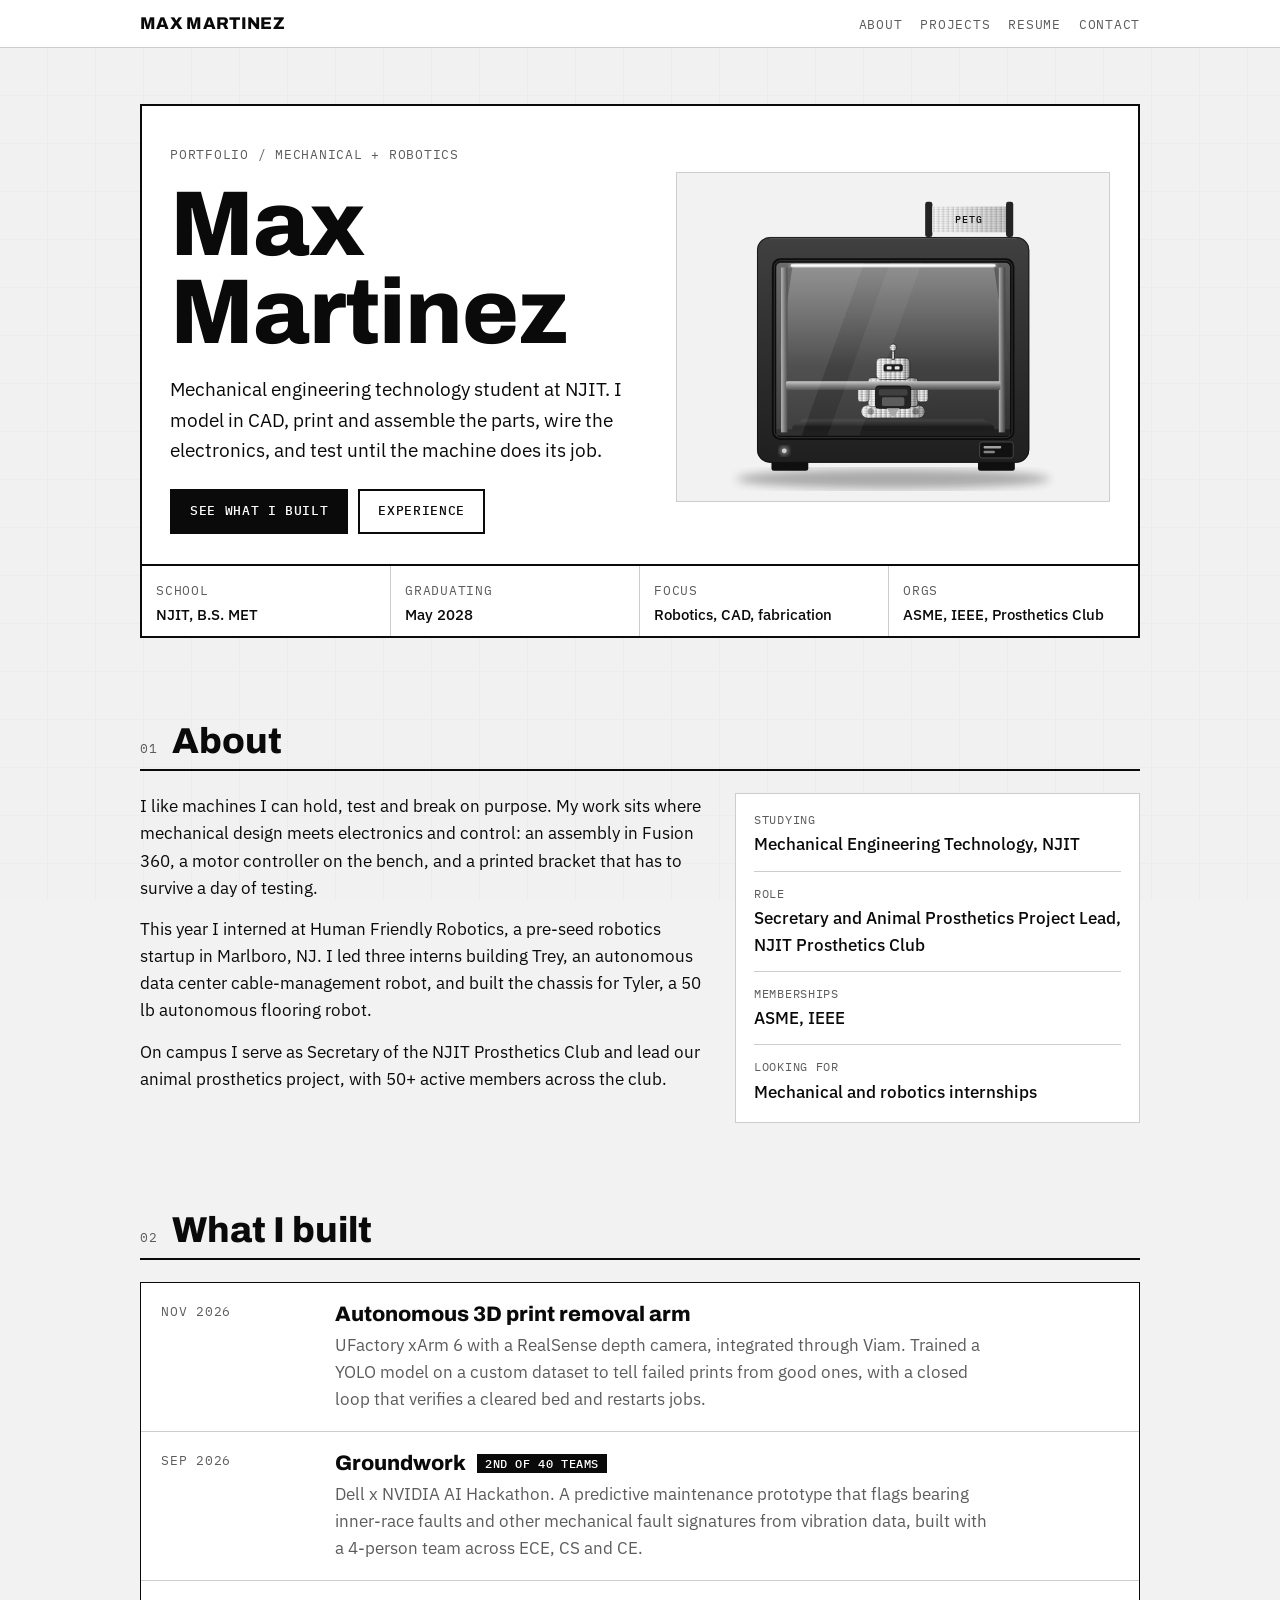
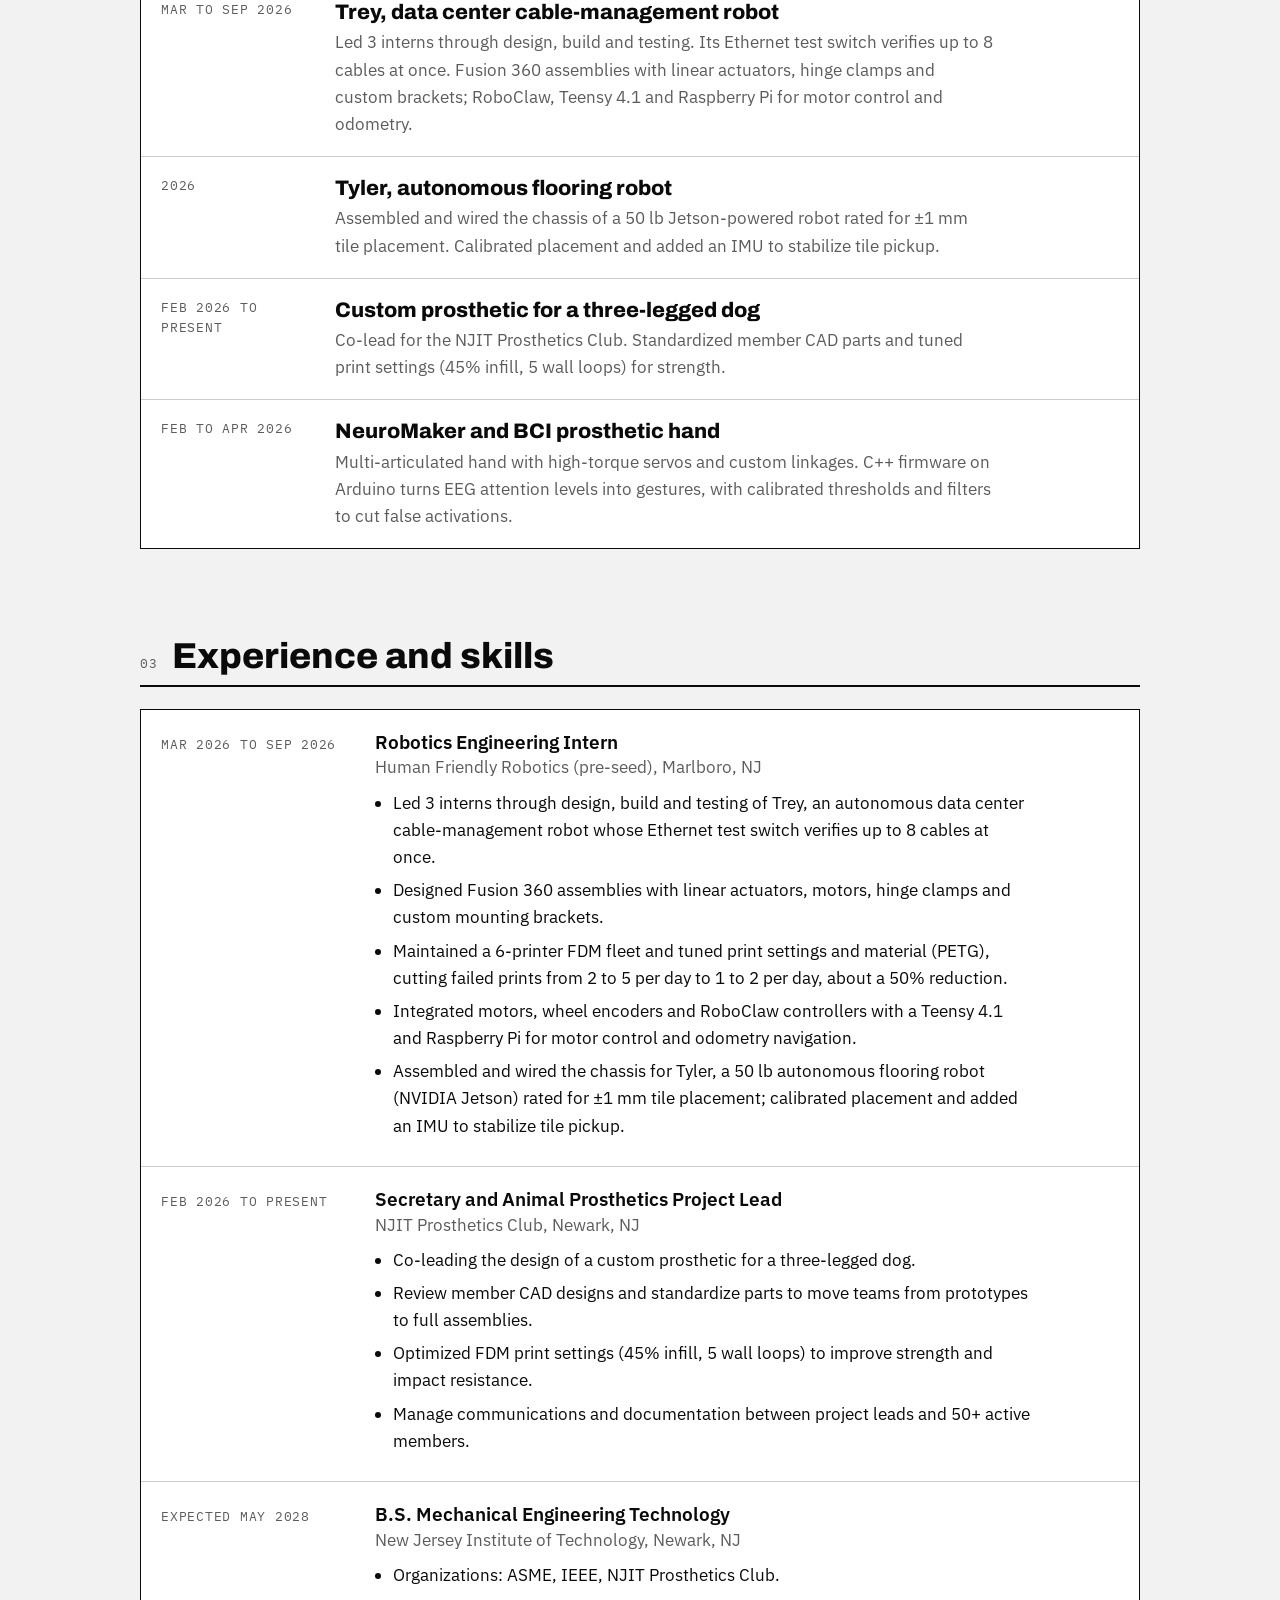
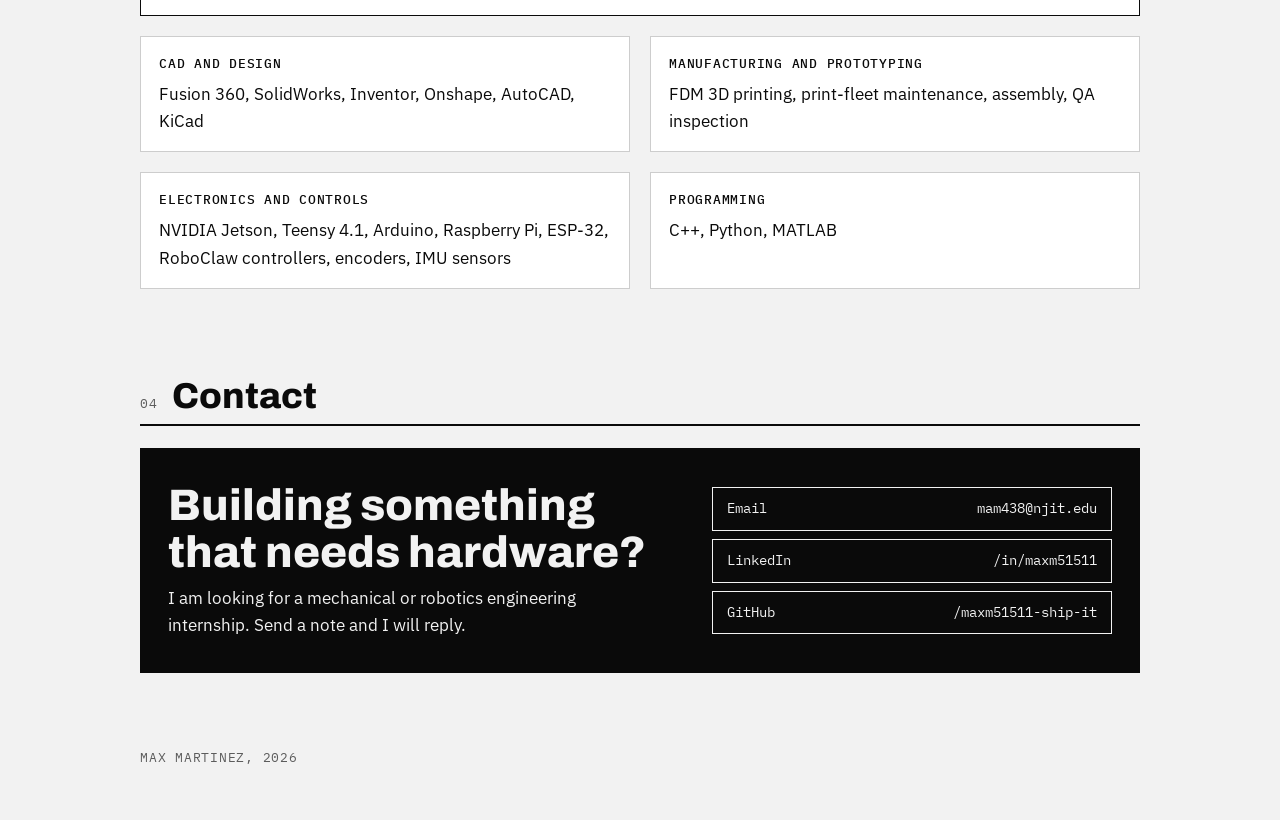
==== index.html @ 207aacc0 "Add files via upload" ====
<!DOCTYPE html>
<html lang="en">
<head>
<meta charset="utf-8">
<meta name="viewport" content="width=device-width, initial-scale=1">
<title>Max Martinez Portfolio</title>
<link rel="preconnect" href="https://fonts.googleapis.com">
<link rel="preconnect" href="https://fonts.gstatic.com" crossorigin>
<link href="https://fonts.googleapis.com/css2?family=Archivo:wdth,wght@100,800;112,700&family=IBM+Plex+Mono:wght@400;500&family=IBM+Plex+Sans:wght@400;500;600&display=swap" rel="stylesheet">
<style>
/* Layout idea: an engineering drawing sheet. Title block header, projects as numbered drawings, resume as a revision table. */
:root {
  --paper: #f2f2f2;
  --panel: #ffffff;
  --ink: #0a0a0a;
  --muted: #5c5c5c;
  --line: #cdcdcd;
  --accent: #0a0a0a;
  --accent-ink: #ffffff;
  --display: "Archivo", "Helvetica Neue", Arial, sans-serif;
  --body: "IBM Plex Sans", system-ui, sans-serif;
  --mono: "IBM Plex Mono", ui-monospace, Menlo, monospace;
  color-scheme: light;
}
@media (prefers-color-scheme: dark) {
  :root:not([data-theme="light"]) {
    --paper: #0a0a0a; --panel: #141414; --ink: #f2f2f2; --muted: #9c9c9c; --line: #2e2e2e; --accent: #f2f2f2; --accent-ink: #0a0a0a;
    color-scheme: dark;
  }
}
:root[data-theme="dark"] {
  --paper: #0a0a0a; --panel: #141414; --ink: #f2f2f2; --muted: #9c9c9c; --line: #2e2e2e; --accent: #f2f2f2; --accent-ink: #0a0a0a;
  color-scheme: dark;
}
* { box-sizing: border-box; }
html { scroll-behavior: smooth; }
body {
  margin: 0; background: var(--paper); color: var(--ink);
  font-family: var(--body); font-size: 17px; line-height: 1.6;
  background-image: linear-gradient(var(--line) 1px, transparent 1px), linear-gradient(90deg, var(--line) 1px, transparent 1px);
  background-size: 48px 48px; background-position: -1px -1px;
  background-attachment: fixed;
}
body::before { content: ""; position: fixed; inset: 0; background: var(--paper); opacity: .86; pointer-events: none; z-index: -1; }
a { color: inherit; }
a:focus-visible, button:focus-visible { outline: 3px solid var(--accent); outline-offset: 3px; }
.wrap { max-width: 1040px; margin: 0 auto; padding: 0 20px; }
.mono { font-family: var(--mono); font-size: 12.5px; letter-spacing: .06em; text-transform: uppercase; color: var(--muted); }

/* nav */
nav { position: sticky; top: 0; z-index: 5; background: var(--panel); border-bottom: 1px solid var(--line); }
nav .wrap { display: flex; gap: 8px 22px; align-items: center; justify-content: space-between; flex-wrap: wrap; padding-top: 10px; padding-bottom: 10px; }
nav strong { font-family: var(--display); font-weight: 800; font-size: 17px; letter-spacing: .02em; }
nav ul { display: flex; gap: 6px 18px; list-style: none; margin: 0; padding: 0; flex-wrap: wrap; }
nav ul a { text-decoration: none; font-family: var(--mono); font-size: 12.5px; letter-spacing: .06em; text-transform: uppercase; color: var(--muted); padding: 4px 0; border-bottom: 2px solid transparent; }
nav ul a:hover { color: var(--ink); border-color: var(--accent); }

/* hero */
.hero { padding: 56px 0 40px; }
.sheet { background: var(--panel); border: 2px solid var(--ink); }
.hero-main { padding: 34px 28px 30px; }
h1 { font-family: var(--display); font-stretch: 100%; font-weight: 800; font-size: clamp(44px, 9vw, 92px); line-height: .95; margin: 14px 0 18px; letter-spacing: -.01em; text-wrap: balance; }
h1 span { background: var(--accent); color: var(--accent-ink); padding: 0 .1em; }
.lede { max-width: 60ch; font-size: 19px; margin: 0 0 24px; }
.cta { display: flex; flex-wrap: wrap; gap: 10px; }
.btn { display: inline-block; padding: 10px 18px; border: 2px solid var(--ink); text-decoration: none; font-family: var(--mono); font-size: 13px; letter-spacing: .05em; text-transform: uppercase; font-weight: 500; }
.btn.primary { background: var(--accent); border-color: var(--accent); color: var(--accent-ink); }
.btn:hover { transform: translate(-2px, -2px); box-shadow: 3px 3px 0 var(--ink); }
.titleblock { display: grid; grid-template-columns: repeat(4, 1fr); border-top: 2px solid var(--ink); }
.titleblock div { padding: 10px 14px; border-right: 1px solid var(--line); }
.titleblock div:last-child { border-right: 0; }
.titleblock b { display: block; font-weight: 500; font-size: 15px; line-height: 1.35; margin-top: 2px; }

section { padding: 44px 0; }
.sec-head { display: flex; align-items: baseline; gap: 14px; margin-bottom: 22px; border-bottom: 2px solid var(--ink); padding-bottom: 8px; }
.sec-head h2 { font-family: var(--display); font-weight: 800; font-size: clamp(26px, 4vw, 36px); margin: 0; line-height: 1.1; text-wrap: balance; }

/* about */
.about { display: grid; grid-template-columns: 1.4fr 1fr; gap: 28px; }
.about p { margin: 0 0 14px; max-width: 62ch; }
.facts { background: var(--panel); border: 1px solid var(--line); padding: 4px 18px; align-self: start; }
.facts dl { margin: 0; }
.facts div { padding: 12px 0; border-bottom: 1px solid var(--line); }
.facts div:last-child { border-bottom: 0; }
.facts dt { font-family: var(--mono); font-size: 12px; letter-spacing: .06em; text-transform: uppercase; color: var(--muted); }
.facts dd { margin: 2px 0 0; font-weight: 500; }

/* projects */
.grid { display: grid; grid-template-columns: repeat(2, 1fr); gap: 20px; }
.card { background: var(--panel); border: 1px solid var(--ink); display: flex; flex-direction: column; }
.card.wide { grid-column: 1 / -1; }
.card header { display: flex; justify-content: space-between; gap: 12px; padding: 8px 16px; border-bottom: 1px solid var(--ink); background: var(--ink); color: var(--paper); }
.card header .mono { color: inherit; opacity: .85; }
.card .body { padding: 18px 18px 20px; display: flex; flex-direction: column; gap: 10px; flex: 1; }
.card h3 { font-family: var(--display); font-weight: 800; font-size: 25px; line-height: 1.15; margin: 0; }
.card p { margin: 0; }
.tags { display: flex; flex-wrap: wrap; gap: 6px; margin-top: auto; padding-top: 6px; }
.tags span { font-family: var(--mono); font-size: 12px; border: 1px solid var(--line); padding: 2px 8px; color: var(--muted); }
.badge { display: inline-block; align-self: flex-start; font-family: var(--mono); font-size: 12px; letter-spacing: .05em; text-transform: uppercase; background: var(--accent); color: var(--accent-ink); padding: 2px 8px; font-weight: 500; }

/* resume table */
.rows { border: 1px solid var(--ink); background: var(--panel); }
.row { display: grid; grid-template-columns: 190px 1fr; gap: 8px 24px; padding: 20px 20px; border-bottom: 1px solid var(--line); }
.row:last-child { border-bottom: 0; }
.row h3 { margin: 0; font-size: 19px; font-weight: 600; line-height: 1.3; }
.row .org { color: var(--muted); margin: 0 0 8px; }
.row ul { margin: 0; padding-left: 18px; }
.row li { margin-bottom: 6px; max-width: 64ch; }
.skills { display: grid; grid-template-columns: repeat(2, 1fr); gap: 20px; }
.skills div { background: var(--panel); border: 1px solid var(--line); padding: 16px 18px; }
.skills h3 { font-family: var(--mono); font-size: 12.5px; letter-spacing: .06em; text-transform: uppercase; color: var(--accent); margin: 0 0 8px; font-weight: 500; }
.skills p { margin: 0; }

/* contact */
.contact { background: var(--ink); color: var(--paper); padding: 34px 28px; display: grid; grid-template-columns: 1.3fr 1fr; gap: 24px; align-items: center; }
.contact h2 { font-family: var(--display); font-weight: 800; font-size: clamp(28px, 5vw, 44px); line-height: 1.05; margin: 0 0 10px; text-wrap: balance; }
.contact p { margin: 0; max-width: 46ch; }
.contact ul { list-style: none; margin: 0; padding: 0; display: grid; gap: 8px; }
.contact a { display: flex; justify-content: space-between; padding: 10px 14px; border: 1px solid var(--paper); text-decoration: none; font-family: var(--mono); font-size: 13.5px; }
.contact a:hover { background: var(--paper); border-color: var(--paper); color: var(--ink); }
footer { padding: 26px 0 50px; }

@media (max-width: 760px) {
  .about, .contact, .grid, .skills { grid-template-columns: 1fr; }
  .titleblock { grid-template-columns: 1fr 1fr; }
  .titleblock div:nth-child(2) { border-right: 0; }
  .titleblock div:nth-child(-n+2) { border-bottom: 1px solid var(--line); }
  .row { grid-template-columns: 1fr; gap: 4px; }
  .hero { padding-top: 32px; }
}
@media (prefers-reduced-motion: reduce) { html { scroll-behavior: auto; } .btn:hover { transform: none; } }

/* hero graphic */
.hero-main { display: grid; grid-template-columns: 1.1fr 1fr; gap: 28px; align-items: center; }
.plate { margin: 0; border: 1px solid var(--line); background: var(--paper); padding: 8px; }
.plate .spooltxt { font-family: var(--mono); font-size: 12px; font-weight: 500; fill: #111; letter-spacing: .12em; }
.plate svg { display: block; width: 100%; height: auto; filter: grayscale(1); }
.plate .ln, .plate .lead, .plate .dim, .plate .cl, .plate .hub, .plate .track, .plate .tread { fill: none; stroke: var(--ink); stroke-width: 1.6; stroke-linecap: round; stroke-linejoin: round; }
.plate .fill { fill: var(--panel); }
.plate .thick { stroke-width: 4; }
.plate .hub { fill: var(--accent); stroke: var(--ink); }
.plate .cl { stroke: var(--muted); stroke-width: 1; stroke-dasharray: 14 4 2 4; }
.plate .lead { stroke: var(--accent); stroke-width: 1.2; }
.plate .dim { stroke: var(--muted); stroke-width: 1; }
.plate .track { stroke-width: 1; stroke: var(--muted); }
.plate .tread { stroke-width: 9; stroke-dasharray: 10 6; stroke: var(--ink); animation: tread 2.4s linear infinite; }
.plate .spin { animation: spin 6s linear infinite; transform-origin: 0 0; }
.plate text { font-family: var(--mono); font-size: 11px; fill: var(--ink); letter-spacing: .06em; }
@keyframes tread { to { stroke-dashoffset: -16; } }
@keyframes spin { to { transform: rotate(360deg); } }
@media (prefers-reduced-motion: reduce) { .plate .tread, .plate .spin { animation: none; } }


.plate .arrowhead { fill: var(--muted); }
.plate .layer-bg { fill: var(--accent); }
.plate .layer-line { stroke: var(--ink); stroke-width: 1; opacity: .4; }
.plate .part { fill: url(#lay); stroke: var(--ink); stroke-width: 1.6; transform-box: fill-box; transform-origin: 50% 100%; animation: grow 10s linear infinite; }
.plate .fil { fill: none; stroke: var(--accent); stroke-width: 2.5; stroke-linecap: round; stroke-linejoin: round; }
.plate .rise { animation: rise 10s linear infinite; }
.plate .wipe { transform-box: fill-box; transform-origin: 50% 100%; animation: grow 10s linear infinite; }
.plate .sweep { animation: sweep 1.1s ease-in-out infinite alternate; }
@keyframes rise { 0% { transform: translateY(0); } 90%, 100% { transform: translateY(-90px); } }
@keyframes grow { 0% { transform: scaleY(.02); } 90%, 100% { transform: scaleY(1); } }
@keyframes sweep { from { transform: translateX(-36px); } to { transform: translateX(36px); } }
@media (prefers-reduced-motion: reduce) { .plate .part, .plate .wipe, .plate .sweep { animation: none; } .plate .rise { animation: none; transform: translateY(-90px); } }

/* project list */
.plist { list-style: none; margin: 0; padding: 0; border: 1px solid var(--ink); background: var(--panel); }
.plist li { display: grid; grid-template-columns: 150px 1fr; gap: 6px 24px; padding: 18px 20px; border-bottom: 1px solid var(--line); }
.plist li:last-child { border-bottom: 0; }
.plist h3 { font-family: var(--display); font-weight: 800; font-size: 21px; line-height: 1.25; margin: 0 0 4px; }
.plist p { margin: 0; max-width: 66ch; color: var(--muted); }
.plist .badge { font-style: normal; margin-left: 8px; vertical-align: 2px; }
@media (max-width: 760px) { .hero-main { grid-template-columns: 1fr; } .plist li { grid-template-columns: 1fr; } }
</style>
</head>
<body>
<nav>
  <div class="wrap">
    <strong>MAX MARTINEZ</strong>
    <ul>
      <li><a href="#about">About</a></li>
      <li><a href="#projects">Projects</a></li>
      <li><a href="#resume">Resume</a></li>
      <li><a href="#contact">Contact</a></li>
    </ul>
  </div>
</nav>

<main class="wrap">
  <div class="hero">
    <div class="sheet">
      <div class="hero-main">
        <div class="hero-text">
          <span class="mono">Portfolio / Mechanical + Robotics</span>
          <h1>Max Martinez</h1>
          <p class="lede">Mechanical engineering technology student at NJIT. I model in CAD, print and assemble the parts, wire the electronics, and test until the machine does its job.</p>
          <div class="cta">
            <a class="btn primary" href="#projects">See what I built</a>
            <a class="btn" href="#resume">Experience</a>
          </div>
        </div>
        <figure class="plate" aria-label="Illustration of an enclosed FDM 3D printer printing an orange vase layer by layer">
          <svg viewBox="0 0 520 390" role="img" aria-hidden="true">
            <defs>
              <linearGradient id="bodyG" x1="0" y1="0" x2="0" y2="1"><stop offset="0" stop-color="#3a414b"/><stop offset=".5" stop-color="#2a2f37"/><stop offset="1" stop-color="#1b1f25"/></linearGradient>
              <linearGradient id="wallG" x1="0" y1="0" x2="0" y2="1"><stop offset="0" stop-color="#59606c"/><stop offset="1" stop-color="#2b3038"/></linearGradient>
              <linearGradient id="railG" x1="0" y1="0" x2="1" y2="0"><stop offset="0" stop-color="#aab2bd"/><stop offset=".5" stop-color="#6e7681"/><stop offset="1" stop-color="#3b414a"/></linearGradient>
              <linearGradient id="railH" x1="0" y1="0" x2="0" y2="1"><stop offset="0" stop-color="#c5ccd5"/><stop offset=".5" stop-color="#7c8591"/><stop offset="1" stop-color="#454c56"/></linearGradient>
              <linearGradient id="plateG" x1="0" y1="0" x2="0" y2="1"><stop offset="0" stop-color="#4d4d4d"/><stop offset="1" stop-color="#232323"/></linearGradient>
              <linearGradient id="partG" x1="0" y1="0" x2="1" y2="0"><stop offset="0" stop-color="#ffffff"/><stop offset=".4" stop-color="#e4e4e4"/><stop offset="1" stop-color="#a8a8a8"/></linearGradient>
              <linearGradient id="shade" x1="0" y1="0" x2="1" y2="0"><stop offset="0" stop-color="#fff" stop-opacity=".35"/><stop offset=".3" stop-color="#fff" stop-opacity="0"/><stop offset=".75" stop-color="#000" stop-opacity="0"/><stop offset="1" stop-color="#000" stop-opacity=".35"/></linearGradient>
              <linearGradient id="cone" x1="0" y1="0" x2="0" y2="1"><stop offset="0" stop-color="#fff6dc" stop-opacity=".28"/><stop offset="1" stop-color="#fff6dc" stop-opacity="0"/></linearGradient>
              <pattern id="lay" width="6" height="3" patternUnits="userSpaceOnUse"><rect width="6" height="3" fill="url(#partG)"/><rect y="2.2" width="6" height=".8" fill="#000" opacity=".22"/></pattern>
              <g id="bot">
                <rect x="220" y="280" width="80" height="16" rx="8"/>
                <rect x="229" y="246" width="62" height="36" rx="4"/>
                <rect x="239" y="221" width="42" height="27" rx="6"/>
                <rect x="216" y="252" width="14" height="24" rx="4"/>
                <rect x="290" y="252" width="14" height="24" rx="4"/>
                <rect x="258.5" y="208" width="3" height="15"/>
                <circle cx="260" cy="208" r="4.5"/>
              </g>
              <clipPath id="reveal"><rect class="wipe" x="200" y="200" width="120" height="96"/></clipPath>
              <filter id="blur6"><feGaussianBlur stdDeviation="6"/></filter>
              <filter id="blur2"><feGaussianBlur stdDeviation="2.5"/></filter>
            </defs>

            <ellipse cx="260" cy="372" rx="196" ry="12" fill="#000" opacity=".3" filter="url(#blur6)"/>
            <rect x="108" y="350" width="46" height="12" rx="3" fill="#0d0f12"/>
            <rect x="366" y="350" width="46" height="12" rx="3" fill="#0d0f12"/>

            <!-- filament spool, seen edge-on -->
            <rect x="300" y="26" width="9" height="44" rx="3" fill="#20242a"/>
            <rect x="309" y="32" width="92" height="32" fill="url(#partG)"/>
            <rect x="309" y="32" width="92" height="32" fill="url(#lay)" opacity=".5"/>
            <rect x="401" y="26" width="9" height="44" rx="3" fill="#20242a"/>
            <text x="355" y="53" text-anchor="middle" class="spooltxt">PETG</text>

            <!-- body -->
            <rect x="90" y="70" width="340" height="282" rx="16" fill="url(#bodyG)"/>
            <path d="M106 71 H414" stroke="#6b7480" stroke-width="1.5" opacity=".7"/>
            <rect x="90.5" y="70.5" width="339" height="281" rx="16" fill="none" stroke="#0c0e11" stroke-width="1"/>

            <!-- chamber -->
            <rect x="110" y="98" width="300" height="224" rx="9" fill="#0b0d10"/>
            <rect x="114" y="102" width="292" height="216" rx="6" fill="url(#wallG)"/>
            <polygon points="134,108 386,108 404,230 116,230" fill="url(#cone)"/>
            <rect x="132" y="104" width="256" height="4" rx="2" fill="#fff6dc" filter="url(#blur2)"/>
            <rect x="132" y="104" width="256" height="3" rx="1.5" fill="#fffaf0"/>
            <!-- floor and uprights -->
            <rect x="114" y="310" width="292" height="8" fill="#1b1f25"/>
            <rect x="120" y="108" width="8" height="206" fill="url(#railG)"/>
            <rect x="392" y="108" width="8" height="206" fill="url(#railG)"/>
            <!-- build plate -->
            <rect x="222" y="304" width="76" height="8" fill="#14171b"/>
            <polygon points="150,296 370,296 386,306 134,306" fill="url(#plateG)"/>
            <rect x="134" y="306" width="252" height="6" rx="2" fill="#1a1d22"/>
            <polygon points="150,296 370,296 372,298 148,298" fill="#000" opacity=".25"/>

            <!-- part: a small tracked robot -->
            <g clip-path="url(#reveal)">
              <use href="#bot" fill="url(#lay)" stroke="#2a2a2a" stroke-width="1"/>
              <use href="#bot" fill="url(#shade)"/>
              <rect x="248" y="229" width="24" height="9" rx="2" fill="#1c1c1c"/>
              <rect x="252" y="231.5" width="6" height="4" rx="1" fill="#e8e8e8"/>
              <rect x="262" y="231.5" width="6" height="4" rx="1" fill="#e8e8e8"/>
              <rect x="238" y="256" width="44" height="3" fill="#1c1c1c" opacity=".35"/>
              <rect x="244" y="264" width="32" height="10" rx="2" fill="#1c1c1c" opacity=".25"/>
              <circle cx="232" cy="288" r="4" fill="#1c1c1c" opacity=".4"/>
              <circle cx="260" cy="288" r="4" fill="#1c1c1c" opacity=".4"/>
              <circle cx="288" cy="288" r="4" fill="#1c1c1c" opacity=".4"/>
            </g>

            <!-- gantry -->
            <g class="rise">
              <rect x="126" y="250" width="268" height="11" rx="2" fill="url(#railH)"/>
              <g class="sweep">
                <rect x="238" y="256" width="44" height="28" rx="4" fill="#20242a" stroke="#0b0d10"/>
                <rect x="242" y="260" width="36" height="8" rx="2" fill="#3a414b"/>
                <rect x="246" y="270" width="28" height="11" rx="2" fill="#555d69"/>
                <polygon points="252,284 268,284 260,295" fill="#d9a441"/>
              </g>
            </g>

            <!-- glass reflections and frame -->
            <polygon points="114,102 224,102 146,318 114,318" fill="#fff" opacity=".07"/>
            <polygon points="256,102 296,102 218,318 178,318" fill="#fff" opacity=".05"/>
            <rect x="110" y="98" width="300" height="224" rx="9" fill="none" stroke="#0b0d10" stroke-width="3"/>
            <rect x="111.5" y="99.5" width="297" height="221" rx="8" fill="none" stroke="#7b8490" stroke-width=".8" opacity=".5"/>

            <!-- front panel -->
            <circle cx="124" cy="337" r="6" fill="#46e08a" opacity=".55" filter="url(#blur2)"/>
            <circle cx="124" cy="337" r="3" fill="#6bf0a5"/>
            <rect x="368" y="326" width="42" height="20" rx="3" fill="#08121e" stroke="#4a5360"/>
            <rect x="373" y="331" width="22" height="3" rx="1" fill="#4fb3ff"/>
            <rect x="373" y="337" width="14" height="3" rx="1" fill="#7a8696"/>
          </svg>
        </figure>
      </div>
      <div class="titleblock">
        <div><span class="mono">School</span><b>NJIT, B.S. MET</b></div>
        <div><span class="mono">Graduating</span><b>May 2028</b></div>
        <div><span class="mono">Focus</span><b>Robotics, CAD, fabrication</b></div>
        <div><span class="mono">Orgs</span><b>ASME, IEEE, Prosthetics Club</b></div>
      </div>
    </div>
  </div>

  <section id="about">
    <div class="sec-head"><span class="mono">01</span><h2>About</h2></div>
    <div class="about">
      <div>
        <p>I like machines I can hold, test and break on purpose. My work sits where mechanical design meets electronics and control: an assembly in Fusion 360, a motor controller on the bench, and a printed bracket that has to survive a day of testing.</p>
        <p>This year I interned at Human Friendly Robotics, a pre-seed robotics startup in Marlboro, NJ. I led three interns building Trey, an autonomous data center cable-management robot, and built the chassis for Tyler, a 50 lb autonomous flooring robot.</p>
        <p>On campus I serve as Secretary of the NJIT Prosthetics Club and lead our animal prosthetics project, with 50+ active members across the club.</p>
      </div>
      <div class="facts">
        <dl>
          <div><dt>Studying</dt><dd>Mechanical Engineering Technology, NJIT</dd></div>
          <div><dt>Role</dt><dd>Secretary and Animal Prosthetics Project Lead, NJIT Prosthetics Club</dd></div>
          <div><dt>Memberships</dt><dd>ASME, IEEE</dd></div>
          <div><dt>Looking for</dt><dd>Mechanical and robotics internships</dd></div>
        </dl>
      </div>
    </div>
  </section>

  <section id="projects">
    <div class="sec-head"><span class="mono">02</span><h2>What I built</h2></div>
    <ol class="plist">
      <li><span class="mono">Nov 2026</span><div><h3>Autonomous 3D print removal arm</h3><p>UFactory xArm 6 with a RealSense depth camera, integrated through Viam. Trained a YOLO model on a custom dataset to tell failed prints from good ones, with a closed loop that verifies a cleared bed and restarts jobs.</p></div></li>
      <li><span class="mono">Sep 2026</span><div><h3>Groundwork <em class="badge">2nd of 40 teams</em></h3><p>Dell x NVIDIA AI Hackathon. A predictive maintenance prototype that flags bearing inner-race faults and other mechanical fault signatures from vibration data, built with a 4-person team across ECE, CS and CE.</p></div></li>
      <li><span class="mono">Mar to Sep 2026</span><div><h3>Trey, data center cable-management robot</h3><p>Led 3 interns through design, build and testing. Its Ethernet test switch verifies up to 8 cables at once. Fusion 360 assemblies with linear actuators, hinge clamps and custom brackets; RoboClaw, Teensy 4.1 and Raspberry Pi for motor control and odometry.</p></div></li>
      <li><span class="mono">2026</span><div><h3>Tyler, autonomous flooring robot</h3><p>Assembled and wired the chassis of a 50 lb Jetson-powered robot rated for ±1 mm tile placement. Calibrated placement and added an IMU to stabilize tile pickup.</p></div></li>
      <li><span class="mono">Feb 2026 to present</span><div><h3>Custom prosthetic for a three-legged dog</h3><p>Co-lead for the NJIT Prosthetics Club. Standardized member CAD parts and tuned print settings (45% infill, 5 wall loops) for strength.</p></div></li>
      <li><span class="mono">Feb to Apr 2026</span><div><h3>NeuroMaker and BCI prosthetic hand</h3><p>Multi-articulated hand with high-torque servos and custom linkages. C++ firmware on Arduino turns EEG attention levels into gestures, with calibrated thresholds and filters to cut false activations.</p></div></li>
    </ol>
  </section>

  <section id="resume">
    <div class="sec-head"><span class="mono">03</span><h2>Experience and skills</h2></div>
    <div class="rows">
      <div class="row">
        <div><span class="mono">Mar 2026 to Sep 2026</span></div>
        <div>
          <h3>Robotics Engineering Intern</h3>
          <p class="org">Human Friendly Robotics (pre-seed), Marlboro, NJ</p>
          <ul>
            <li>Led 3 interns through design, build and testing of Trey, an autonomous data center cable-management robot whose Ethernet test switch verifies up to 8 cables at once.</li>
            <li>Designed Fusion 360 assemblies with linear actuators, motors, hinge clamps and custom mounting brackets.</li>
            <li>Maintained a 6-printer FDM fleet and tuned print settings and material (PETG), cutting failed prints from 2 to 5 per day to 1 to 2 per day, about a 50% reduction.</li>
            <li>Integrated motors, wheel encoders and RoboClaw controllers with a Teensy 4.1 and Raspberry Pi for motor control and odometry navigation.</li>
            <li>Assembled and wired the chassis for Tyler, a 50 lb autonomous flooring robot (NVIDIA Jetson) rated for ±1 mm tile placement; calibrated placement and added an IMU to stabilize tile pickup.</li>
          </ul>
        </div>
      </div>
      <div class="row">
        <div><span class="mono">Feb 2026 to present</span></div>
        <div>
          <h3>Secretary and Animal Prosthetics Project Lead</h3>
          <p class="org">NJIT Prosthetics Club, Newark, NJ</p>
          <ul>
            <li>Co-leading the design of a custom prosthetic for a three-legged dog.</li>
            <li>Review member CAD designs and standardize parts to move teams from prototypes to full assemblies.</li>
            <li>Optimized FDM print settings (45% infill, 5 wall loops) to improve strength and impact resistance.</li>
            <li>Manage communications and documentation between project leads and 50+ active members.</li>
          </ul>
        </div>
      </div>
      <div class="row">
        <div><span class="mono">Expected May 2028</span></div>
        <div>
          <h3>B.S. Mechanical Engineering Technology</h3>
          <p class="org">New Jersey Institute of Technology, Newark, NJ</p>
          <ul>
            <li>Organizations: ASME, IEEE, NJIT Prosthetics Club.</li>
          </ul>
        </div>
      </div>
    </div>

    <div class="skills" style="margin-top:20px">
      <div><h3>CAD and design</h3><p>Fusion 360, SolidWorks, Inventor, Onshape, AutoCAD, KiCad</p></div>
      <div><h3>Manufacturing and prototyping</h3><p>FDM 3D printing, print-fleet maintenance, assembly, QA inspection</p></div>
      <div><h3>Electronics and controls</h3><p>NVIDIA Jetson, Teensy 4.1, Arduino, Raspberry Pi, ESP-32, RoboClaw controllers, encoders, IMU sensors</p></div>
      <div><h3>Programming</h3><p>C++, Python, MATLAB</p></div>
    </div>
  </section>

  <section id="contact">
    <div class="sec-head"><span class="mono">04</span><h2>Contact</h2></div>
    <div class="contact">
      <div>
        <h2>Building something that needs hardware?</h2>
        <p>I am looking for a mechanical or robotics engineering internship. Send a note and I will reply.</p>
      </div>
      <ul>
        <li><a href="mailto:mam438@njit.edu"><span>Email</span><span>mam438@njit.edu</span></a></li>
        <li><a href="https://www.linkedin.com/in/maxm51511"><span>LinkedIn</span><span>/in/maxm51511</span></a></li>
        <li><a href="https://github.com/maxm51511-ship-it"><span>GitHub</span><span>/maxm51511-ship-it</span></a></li>
      </ul>
    </div>
  </section>
</main>

<footer>
  <div class="wrap"><span class="mono">Max Martinez, 2026</span></div>
</footer>
</body>
</html>
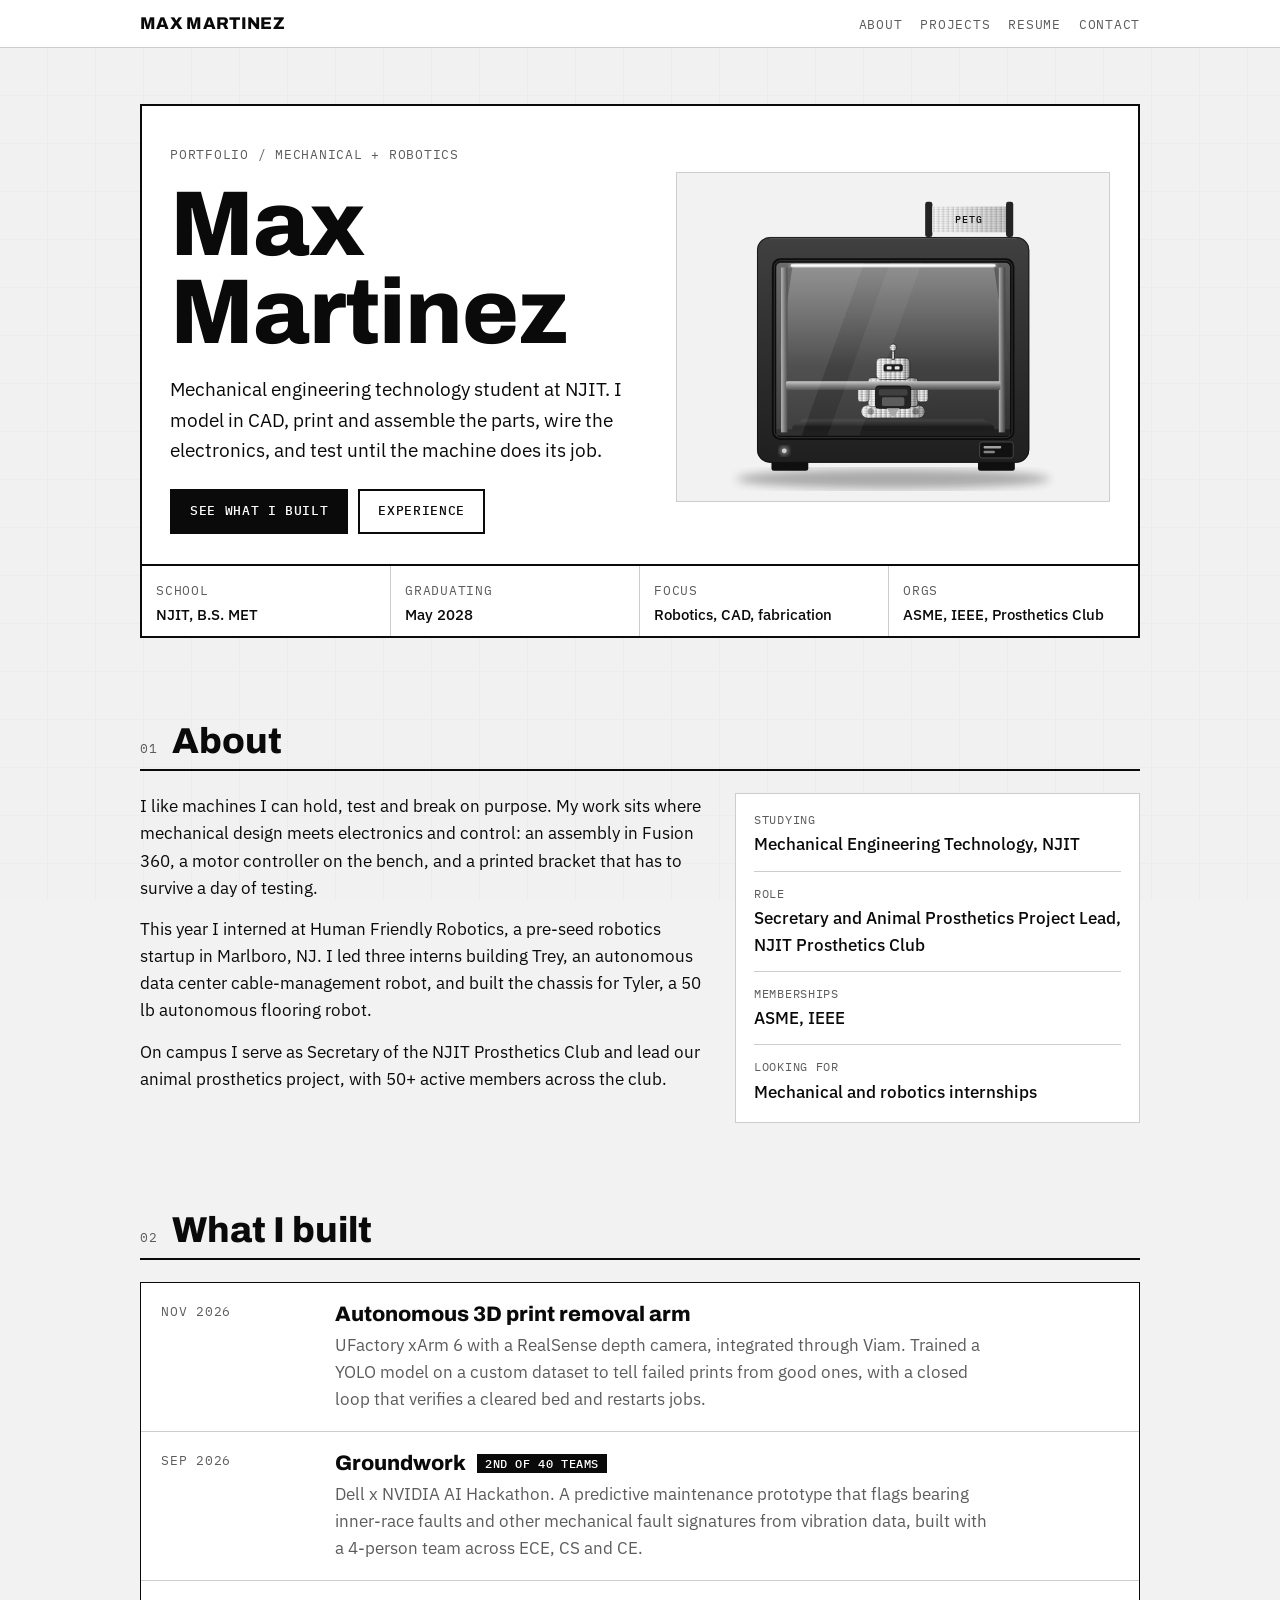
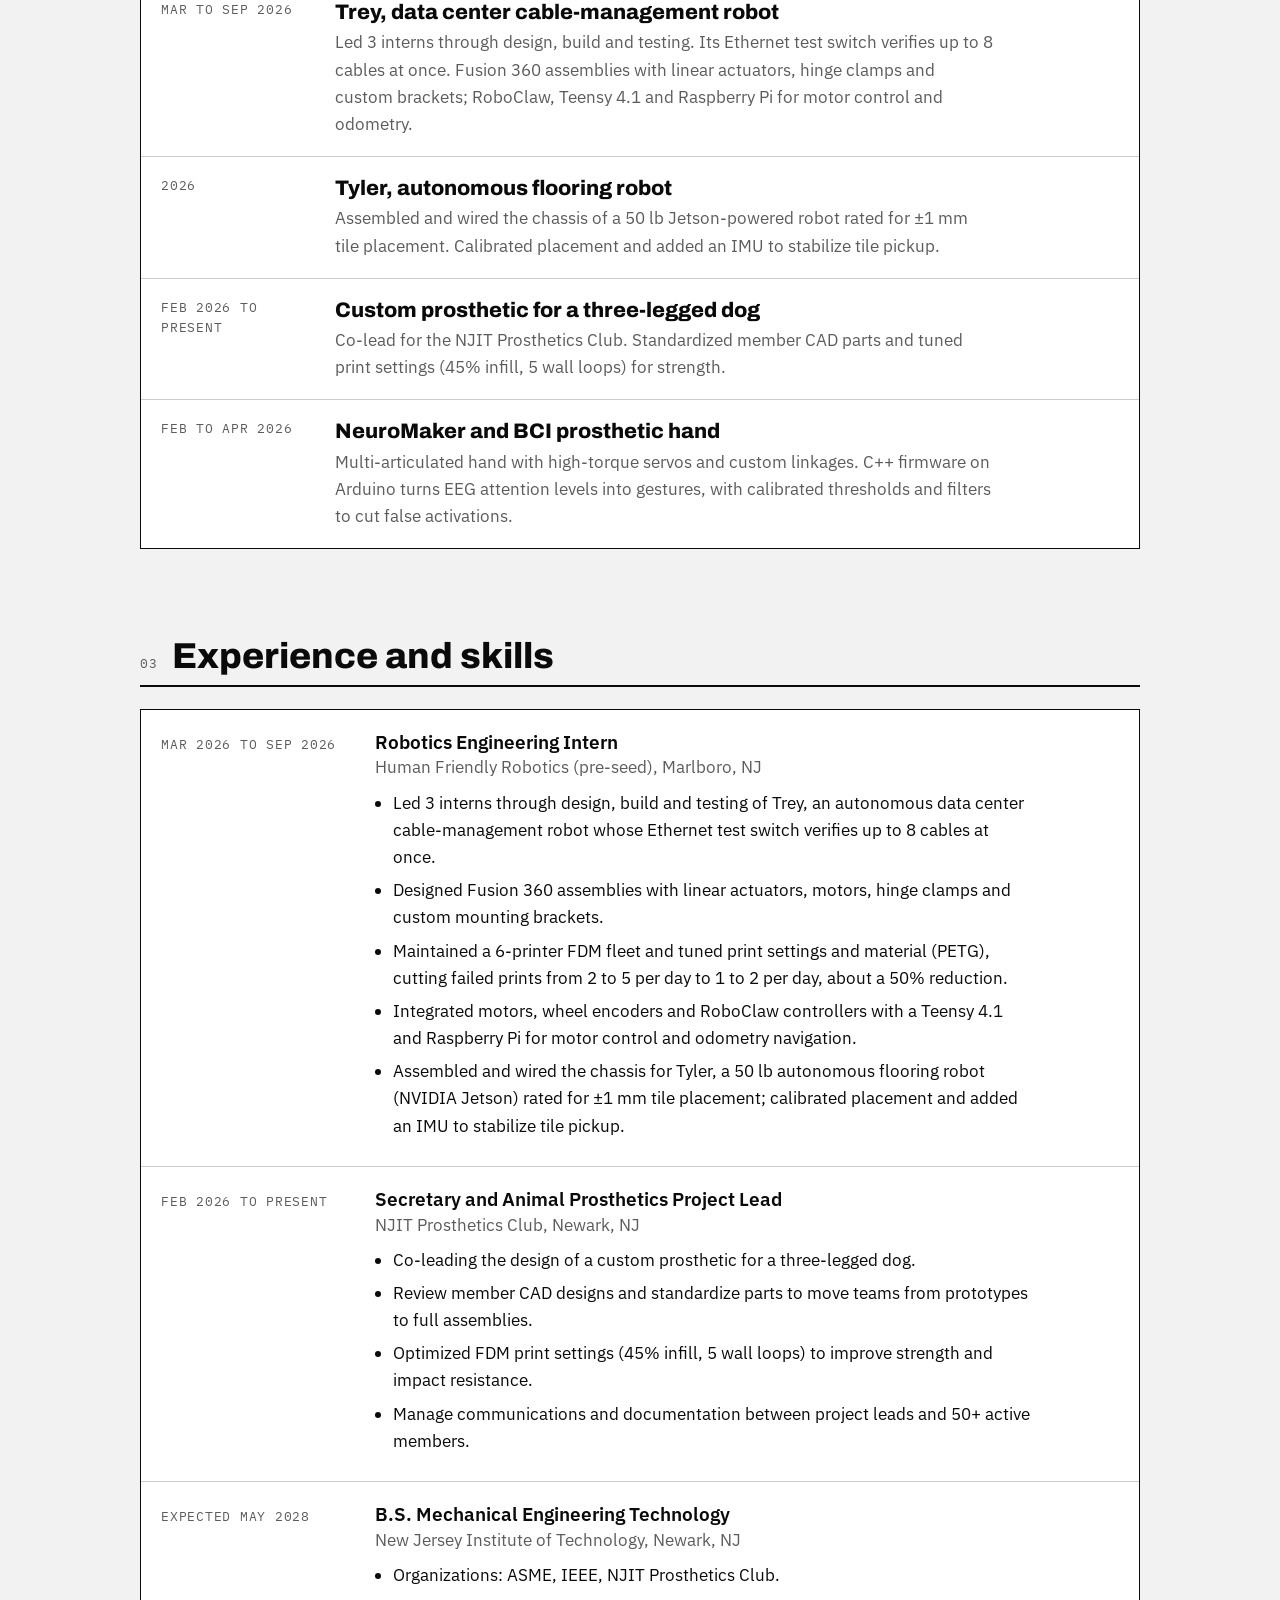
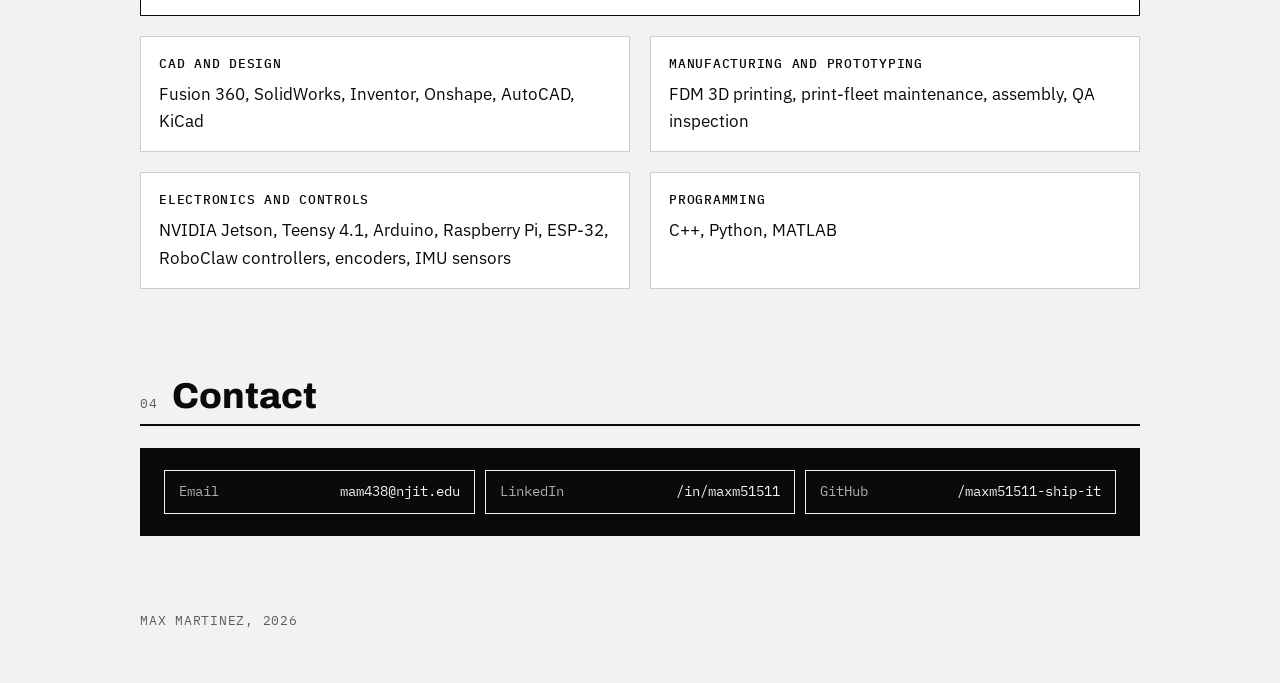
==== commit 242c05c0: "Rename index (1).html to index.html" ====
--- a/index.html
+++ b/index.html
@@ -112,16 +112,17 @@
 .skills p { margin: 0; }
 
 /* contact */
-.contact { background: var(--ink); color: var(--paper); padding: 34px 28px; display: grid; grid-template-columns: 1.3fr 1fr; gap: 24px; align-items: center; }
+.contact { background: var(--ink); color: var(--paper); padding: 22px 24px; }
 .contact h2 { font-family: var(--display); font-weight: 800; font-size: clamp(28px, 5vw, 44px); line-height: 1.05; margin: 0 0 10px; text-wrap: balance; }
 .contact p { margin: 0; max-width: 46ch; }
-.contact ul { list-style: none; margin: 0; padding: 0; display: grid; gap: 8px; }
-.contact a { display: flex; justify-content: space-between; padding: 10px 14px; border: 1px solid var(--paper); text-decoration: none; font-family: var(--mono); font-size: 13.5px; }
+.contact ul { list-style: none; margin: 0; padding: 0; display: grid; grid-template-columns: repeat(3, 1fr); gap: 10px; }
+.contact a span:first-child { opacity: .7; margin-right: 12px; }
+.contact a { display: flex; justify-content: space-between; gap: 8px; flex-wrap: wrap; padding: 10px 14px; border: 1px solid var(--paper); text-decoration: none; font-family: var(--mono); font-size: 13.5px; }
 .contact a:hover { background: var(--paper); border-color: var(--paper); color: var(--ink); }
 footer { padding: 26px 0 50px; }
 
 @media (max-width: 760px) {
-  .about, .contact, .grid, .skills { grid-template-columns: 1fr; }
+  .about, .contact ul, .grid, .skills { grid-template-columns: 1fr; }
   .titleblock { grid-template-columns: 1fr 1fr; }
   .titleblock div:nth-child(2) { border-right: 0; }
   .titleblock div:nth-child(-n+2) { border-bottom: 1px solid var(--line); }
@@ -391,10 +392,6 @@
   <section id="contact">
     <div class="sec-head"><span class="mono">04</span><h2>Contact</h2></div>
     <div class="contact">
-      <div>
-        <h2>Building something that needs hardware?</h2>
-        <p>I am looking for a mechanical or robotics engineering internship. Send a note and I will reply.</p>
-      </div>
       <ul>
         <li><a href="mailto:mam438@njit.edu"><span>Email</span><span>mam438@njit.edu</span></a></li>
         <li><a href="https://www.linkedin.com/in/maxm51511"><span>LinkedIn</span><span>/in/maxm51511</span></a></li>
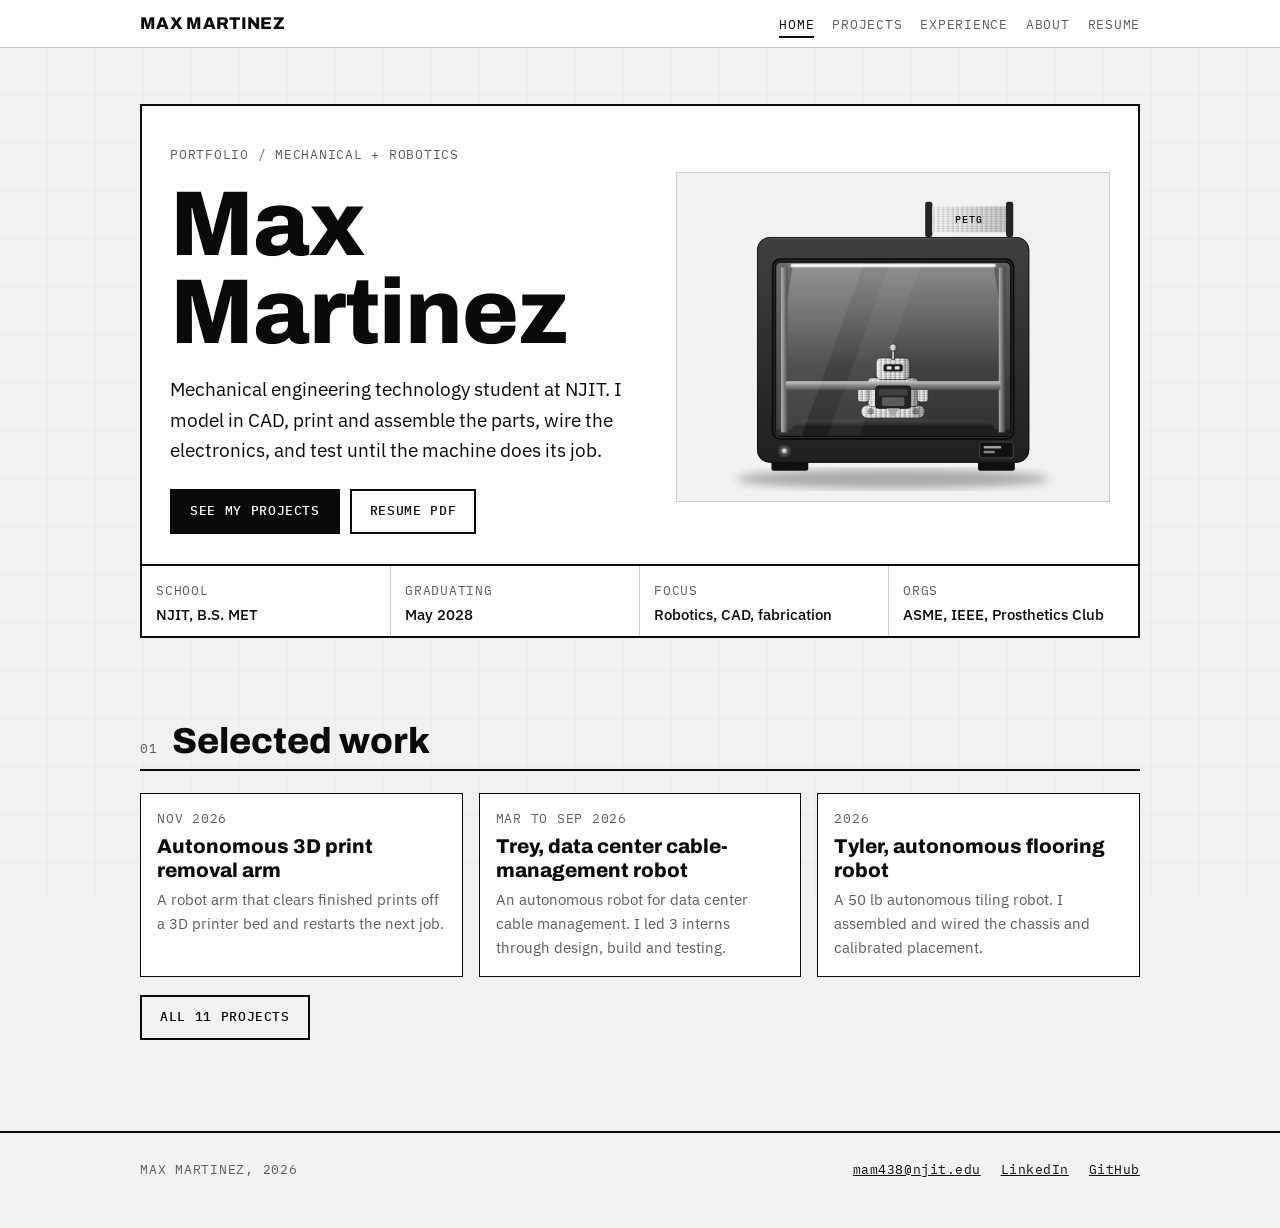
==== commit 4359b06e: "Rename index (2).html to index.html" ====
--- a/index.html
+++ b/index.html
@@ -4,190 +4,14 @@
 <meta charset="utf-8">
 <meta name="viewport" content="width=device-width, initial-scale=1">
 <title>Max Martinez Portfolio</title>
+<meta name="description" content="Mechanical engineering technology student at NJIT building robots, prosthetics and fabrication projects.">
 <link rel="preconnect" href="https://fonts.googleapis.com">
 <link rel="preconnect" href="https://fonts.gstatic.com" crossorigin>
 <link href="https://fonts.googleapis.com/css2?family=Archivo:wdth,wght@100,800;112,700&family=IBM+Plex+Mono:wght@400;500&family=IBM+Plex+Sans:wght@400;500;600&display=swap" rel="stylesheet">
-<style>
-/* Layout idea: an engineering drawing sheet. Title block header, projects as numbered drawings, resume as a revision table. */
-:root {
-  --paper: #f2f2f2;
-  --panel: #ffffff;
-  --ink: #0a0a0a;
-  --muted: #5c5c5c;
-  --line: #cdcdcd;
-  --accent: #0a0a0a;
-  --accent-ink: #ffffff;
-  --display: "Archivo", "Helvetica Neue", Arial, sans-serif;
-  --body: "IBM Plex Sans", system-ui, sans-serif;
-  --mono: "IBM Plex Mono", ui-monospace, Menlo, monospace;
-  color-scheme: light;
-}
-@media (prefers-color-scheme: dark) {
-  :root:not([data-theme="light"]) {
-    --paper: #0a0a0a; --panel: #141414; --ink: #f2f2f2; --muted: #9c9c9c; --line: #2e2e2e; --accent: #f2f2f2; --accent-ink: #0a0a0a;
-    color-scheme: dark;
-  }
-}
-:root[data-theme="dark"] {
-  --paper: #0a0a0a; --panel: #141414; --ink: #f2f2f2; --muted: #9c9c9c; --line: #2e2e2e; --accent: #f2f2f2; --accent-ink: #0a0a0a;
-  color-scheme: dark;
-}
-* { box-sizing: border-box; }
-html { scroll-behavior: smooth; }
-body {
-  margin: 0; background: var(--paper); color: var(--ink);
-  font-family: var(--body); font-size: 17px; line-height: 1.6;
-  background-image: linear-gradient(var(--line) 1px, transparent 1px), linear-gradient(90deg, var(--line) 1px, transparent 1px);
-  background-size: 48px 48px; background-position: -1px -1px;
-  background-attachment: fixed;
-}
-body::before { content: ""; position: fixed; inset: 0; background: var(--paper); opacity: .86; pointer-events: none; z-index: -1; }
-a { color: inherit; }
-a:focus-visible, button:focus-visible { outline: 3px solid var(--accent); outline-offset: 3px; }
-.wrap { max-width: 1040px; margin: 0 auto; padding: 0 20px; }
-.mono { font-family: var(--mono); font-size: 12.5px; letter-spacing: .06em; text-transform: uppercase; color: var(--muted); }
-
-/* nav */
-nav { position: sticky; top: 0; z-index: 5; background: var(--panel); border-bottom: 1px solid var(--line); }
-nav .wrap { display: flex; gap: 8px 22px; align-items: center; justify-content: space-between; flex-wrap: wrap; padding-top: 10px; padding-bottom: 10px; }
-nav strong { font-family: var(--display); font-weight: 800; font-size: 17px; letter-spacing: .02em; }
-nav ul { display: flex; gap: 6px 18px; list-style: none; margin: 0; padding: 0; flex-wrap: wrap; }
-nav ul a { text-decoration: none; font-family: var(--mono); font-size: 12.5px; letter-spacing: .06em; text-transform: uppercase; color: var(--muted); padding: 4px 0; border-bottom: 2px solid transparent; }
-nav ul a:hover { color: var(--ink); border-color: var(--accent); }
-
-/* hero */
-.hero { padding: 56px 0 40px; }
-.sheet { background: var(--panel); border: 2px solid var(--ink); }
-.hero-main { padding: 34px 28px 30px; }
-h1 { font-family: var(--display); font-stretch: 100%; font-weight: 800; font-size: clamp(44px, 9vw, 92px); line-height: .95; margin: 14px 0 18px; letter-spacing: -.01em; text-wrap: balance; }
-h1 span { background: var(--accent); color: var(--accent-ink); padding: 0 .1em; }
-.lede { max-width: 60ch; font-size: 19px; margin: 0 0 24px; }
-.cta { display: flex; flex-wrap: wrap; gap: 10px; }
-.btn { display: inline-block; padding: 10px 18px; border: 2px solid var(--ink); text-decoration: none; font-family: var(--mono); font-size: 13px; letter-spacing: .05em; text-transform: uppercase; font-weight: 500; }
-.btn.primary { background: var(--accent); border-color: var(--accent); color: var(--accent-ink); }
-.btn:hover { transform: translate(-2px, -2px); box-shadow: 3px 3px 0 var(--ink); }
-.titleblock { display: grid; grid-template-columns: repeat(4, 1fr); border-top: 2px solid var(--ink); }
-.titleblock div { padding: 10px 14px; border-right: 1px solid var(--line); }
-.titleblock div:last-child { border-right: 0; }
-.titleblock b { display: block; font-weight: 500; font-size: 15px; line-height: 1.35; margin-top: 2px; }
-
-section { padding: 44px 0; }
-.sec-head { display: flex; align-items: baseline; gap: 14px; margin-bottom: 22px; border-bottom: 2px solid var(--ink); padding-bottom: 8px; }
-.sec-head h2 { font-family: var(--display); font-weight: 800; font-size: clamp(26px, 4vw, 36px); margin: 0; line-height: 1.1; text-wrap: balance; }
-
-/* about */
-.about { display: grid; grid-template-columns: 1.4fr 1fr; gap: 28px; }
-.about p { margin: 0 0 14px; max-width: 62ch; }
-.facts { background: var(--panel); border: 1px solid var(--line); padding: 4px 18px; align-self: start; }
-.facts dl { margin: 0; }
-.facts div { padding: 12px 0; border-bottom: 1px solid var(--line); }
-.facts div:last-child { border-bottom: 0; }
-.facts dt { font-family: var(--mono); font-size: 12px; letter-spacing: .06em; text-transform: uppercase; color: var(--muted); }
-.facts dd { margin: 2px 0 0; font-weight: 500; }
-
-/* projects */
-.grid { display: grid; grid-template-columns: repeat(2, 1fr); gap: 20px; }
-.card { background: var(--panel); border: 1px solid var(--ink); display: flex; flex-direction: column; }
-.card.wide { grid-column: 1 / -1; }
-.card header { display: flex; justify-content: space-between; gap: 12px; padding: 8px 16px; border-bottom: 1px solid var(--ink); background: var(--ink); color: var(--paper); }
-.card header .mono { color: inherit; opacity: .85; }
-.card .body { padding: 18px 18px 20px; display: flex; flex-direction: column; gap: 10px; flex: 1; }
-.card h3 { font-family: var(--display); font-weight: 800; font-size: 25px; line-height: 1.15; margin: 0; }
-.card p { margin: 0; }
-.tags { display: flex; flex-wrap: wrap; gap: 6px; margin-top: auto; padding-top: 6px; }
-.tags span { font-family: var(--mono); font-size: 12px; border: 1px solid var(--line); padding: 2px 8px; color: var(--muted); }
-.badge { display: inline-block; align-self: flex-start; font-family: var(--mono); font-size: 12px; letter-spacing: .05em; text-transform: uppercase; background: var(--accent); color: var(--accent-ink); padding: 2px 8px; font-weight: 500; }
-
-/* resume table */
-.rows { border: 1px solid var(--ink); background: var(--panel); }
-.row { display: grid; grid-template-columns: 190px 1fr; gap: 8px 24px; padding: 20px 20px; border-bottom: 1px solid var(--line); }
-.row:last-child { border-bottom: 0; }
-.row h3 { margin: 0; font-size: 19px; font-weight: 600; line-height: 1.3; }
-.row .org { color: var(--muted); margin: 0 0 8px; }
-.row ul { margin: 0; padding-left: 18px; }
-.row li { margin-bottom: 6px; max-width: 64ch; }
-.skills { display: grid; grid-template-columns: repeat(2, 1fr); gap: 20px; }
-.skills div { background: var(--panel); border: 1px solid var(--line); padding: 16px 18px; }
-.skills h3 { font-family: var(--mono); font-size: 12.5px; letter-spacing: .06em; text-transform: uppercase; color: var(--accent); margin: 0 0 8px; font-weight: 500; }
-.skills p { margin: 0; }
-
-/* contact */
-.contact { background: var(--ink); color: var(--paper); padding: 22px 24px; }
-.contact h2 { font-family: var(--display); font-weight: 800; font-size: clamp(28px, 5vw, 44px); line-height: 1.05; margin: 0 0 10px; text-wrap: balance; }
-.contact p { margin: 0; max-width: 46ch; }
-.contact ul { list-style: none; margin: 0; padding: 0; display: grid; grid-template-columns: repeat(3, 1fr); gap: 10px; }
-.contact a span:first-child { opacity: .7; margin-right: 12px; }
-.contact a { display: flex; justify-content: space-between; gap: 8px; flex-wrap: wrap; padding: 10px 14px; border: 1px solid var(--paper); text-decoration: none; font-family: var(--mono); font-size: 13.5px; }
-.contact a:hover { background: var(--paper); border-color: var(--paper); color: var(--ink); }
-footer { padding: 26px 0 50px; }
-
-@media (max-width: 760px) {
-  .about, .contact ul, .grid, .skills { grid-template-columns: 1fr; }
-  .titleblock { grid-template-columns: 1fr 1fr; }
-  .titleblock div:nth-child(2) { border-right: 0; }
-  .titleblock div:nth-child(-n+2) { border-bottom: 1px solid var(--line); }
-  .row { grid-template-columns: 1fr; gap: 4px; }
-  .hero { padding-top: 32px; }
-}
-@media (prefers-reduced-motion: reduce) { html { scroll-behavior: auto; } .btn:hover { transform: none; } }
-
-/* hero graphic */
-.hero-main { display: grid; grid-template-columns: 1.1fr 1fr; gap: 28px; align-items: center; }
-.plate { margin: 0; border: 1px solid var(--line); background: var(--paper); padding: 8px; }
-.plate .spooltxt { font-family: var(--mono); font-size: 12px; font-weight: 500; fill: #111; letter-spacing: .12em; }
-.plate svg { display: block; width: 100%; height: auto; filter: grayscale(1); }
-.plate .ln, .plate .lead, .plate .dim, .plate .cl, .plate .hub, .plate .track, .plate .tread { fill: none; stroke: var(--ink); stroke-width: 1.6; stroke-linecap: round; stroke-linejoin: round; }
-.plate .fill { fill: var(--panel); }
-.plate .thick { stroke-width: 4; }
-.plate .hub { fill: var(--accent); stroke: var(--ink); }
-.plate .cl { stroke: var(--muted); stroke-width: 1; stroke-dasharray: 14 4 2 4; }
-.plate .lead { stroke: var(--accent); stroke-width: 1.2; }
-.plate .dim { stroke: var(--muted); stroke-width: 1; }
-.plate .track { stroke-width: 1; stroke: var(--muted); }
-.plate .tread { stroke-width: 9; stroke-dasharray: 10 6; stroke: var(--ink); animation: tread 2.4s linear infinite; }
-.plate .spin { animation: spin 6s linear infinite; transform-origin: 0 0; }
-.plate text { font-family: var(--mono); font-size: 11px; fill: var(--ink); letter-spacing: .06em; }
-@keyframes tread { to { stroke-dashoffset: -16; } }
-@keyframes spin { to { transform: rotate(360deg); } }
-@media (prefers-reduced-motion: reduce) { .plate .tread, .plate .spin { animation: none; } }
-
-
-.plate .arrowhead { fill: var(--muted); }
-.plate .layer-bg { fill: var(--accent); }
-.plate .layer-line { stroke: var(--ink); stroke-width: 1; opacity: .4; }
-.plate .part { fill: url(#lay); stroke: var(--ink); stroke-width: 1.6; transform-box: fill-box; transform-origin: 50% 100%; animation: grow 10s linear infinite; }
-.plate .fil { fill: none; stroke: var(--accent); stroke-width: 2.5; stroke-linecap: round; stroke-linejoin: round; }
-.plate .rise { animation: rise 10s linear infinite; }
-.plate .wipe { transform-box: fill-box; transform-origin: 50% 100%; animation: grow 10s linear infinite; }
-.plate .sweep { animation: sweep 1.1s ease-in-out infinite alternate; }
-@keyframes rise { 0% { transform: translateY(0); } 90%, 100% { transform: translateY(-90px); } }
-@keyframes grow { 0% { transform: scaleY(.02); } 90%, 100% { transform: scaleY(1); } }
-@keyframes sweep { from { transform: translateX(-36px); } to { transform: translateX(36px); } }
-@media (prefers-reduced-motion: reduce) { .plate .part, .plate .wipe, .plate .sweep { animation: none; } .plate .rise { animation: none; transform: translateY(-90px); } }
-
-/* project list */
-.plist { list-style: none; margin: 0; padding: 0; border: 1px solid var(--ink); background: var(--panel); }
-.plist li { display: grid; grid-template-columns: 150px 1fr; gap: 6px 24px; padding: 18px 20px; border-bottom: 1px solid var(--line); }
-.plist li:last-child { border-bottom: 0; }
-.plist h3 { font-family: var(--display); font-weight: 800; font-size: 21px; line-height: 1.25; margin: 0 0 4px; }
-.plist p { margin: 0; max-width: 66ch; color: var(--muted); }
-.plist .badge { font-style: normal; margin-left: 8px; vertical-align: 2px; }
-@media (max-width: 760px) { .hero-main { grid-template-columns: 1fr; } .plist li { grid-template-columns: 1fr; } }
-</style>
+<link rel="stylesheet" href="style.css">
 </head>
 <body>
-<nav>
-  <div class="wrap">
-    <strong>MAX MARTINEZ</strong>
-    <ul>
-      <li><a href="#about">About</a></li>
-      <li><a href="#projects">Projects</a></li>
-      <li><a href="#resume">Resume</a></li>
-      <li><a href="#contact">Contact</a></li>
-    </ul>
-  </div>
-</nav>
-
+<nav><div class="wrap"><a class="brand" href="index.html"><strong>MAX MARTINEZ</strong></a><ul><li><a href="index.html" aria-current="page">Home</a></li><li><a href="projects.html">Projects</a></li><li><a href="experience.html">Experience</a></li><li><a href="about.html">About</a></li><li><a href="Max_Martinez_Resume.pdf">Resume</a></li></ul></div></nav>
 <main class="wrap">
   <div class="hero">
     <div class="sheet">
@@ -196,10 +20,7 @@
           <span class="mono">Portfolio / Mechanical + Robotics</span>
           <h1>Max Martinez</h1>
           <p class="lede">Mechanical engineering technology student at NJIT. I model in CAD, print and assemble the parts, wire the electronics, and test until the machine does its job.</p>
-          <div class="cta">
-            <a class="btn primary" href="#projects">See what I built</a>
-            <a class="btn" href="#resume">Experience</a>
-          </div>
+          <div class="cta"><a class="btn primary" href="projects.html">See my projects</a><a class="btn" href="Max_Martinez_Resume.pdf">Resume PDF</a></div>
         </div>
         <figure class="plate" aria-label="Illustration of an enclosed FDM 3D printer printing an orange vase layer by layer">
           <svg viewBox="0 0 520 390" role="img" aria-hidden="true">
@@ -307,102 +128,12 @@
       </div>
     </div>
   </div>
-
-  <section id="about">
-    <div class="sec-head"><span class="mono">01</span><h2>About</h2></div>
-    <div class="about">
-      <div>
-        <p>I like machines I can hold, test and break on purpose. My work sits where mechanical design meets electronics and control: an assembly in Fusion 360, a motor controller on the bench, and a printed bracket that has to survive a day of testing.</p>
-        <p>This year I interned at Human Friendly Robotics, a pre-seed robotics startup in Marlboro, NJ. I led three interns building Trey, an autonomous data center cable-management robot, and built the chassis for Tyler, a 50 lb autonomous flooring robot.</p>
-        <p>On campus I serve as Secretary of the NJIT Prosthetics Club and lead our animal prosthetics project, with 50+ active members across the club.</p>
-      </div>
-      <div class="facts">
-        <dl>
-          <div><dt>Studying</dt><dd>Mechanical Engineering Technology, NJIT</dd></div>
-          <div><dt>Role</dt><dd>Secretary and Animal Prosthetics Project Lead, NJIT Prosthetics Club</dd></div>
-          <div><dt>Memberships</dt><dd>ASME, IEEE</dd></div>
-          <div><dt>Looking for</dt><dd>Mechanical and robotics internships</dd></div>
-        </dl>
-      </div>
-    </div>
-  </section>
-
-  <section id="projects">
-    <div class="sec-head"><span class="mono">02</span><h2>What I built</h2></div>
-    <ol class="plist">
-      <li><span class="mono">Nov 2026</span><div><h3>Autonomous 3D print removal arm</h3><p>UFactory xArm 6 with a RealSense depth camera, integrated through Viam. Trained a YOLO model on a custom dataset to tell failed prints from good ones, with a closed loop that verifies a cleared bed and restarts jobs.</p></div></li>
-      <li><span class="mono">Sep 2026</span><div><h3>Groundwork <em class="badge">2nd of 40 teams</em></h3><p>Dell x NVIDIA AI Hackathon. A predictive maintenance prototype that flags bearing inner-race faults and other mechanical fault signatures from vibration data, built with a 4-person team across ECE, CS and CE.</p></div></li>
-      <li><span class="mono">Mar to Sep 2026</span><div><h3>Trey, data center cable-management robot</h3><p>Led 3 interns through design, build and testing. Its Ethernet test switch verifies up to 8 cables at once. Fusion 360 assemblies with linear actuators, hinge clamps and custom brackets; RoboClaw, Teensy 4.1 and Raspberry Pi for motor control and odometry.</p></div></li>
-      <li><span class="mono">2026</span><div><h3>Tyler, autonomous flooring robot</h3><p>Assembled and wired the chassis of a 50 lb Jetson-powered robot rated for ±1 mm tile placement. Calibrated placement and added an IMU to stabilize tile pickup.</p></div></li>
-      <li><span class="mono">Feb 2026 to present</span><div><h3>Custom prosthetic for a three-legged dog</h3><p>Co-lead for the NJIT Prosthetics Club. Standardized member CAD parts and tuned print settings (45% infill, 5 wall loops) for strength.</p></div></li>
-      <li><span class="mono">Feb to Apr 2026</span><div><h3>NeuroMaker and BCI prosthetic hand</h3><p>Multi-articulated hand with high-torque servos and custom linkages. C++ firmware on Arduino turns EEG attention levels into gestures, with calibrated thresholds and filters to cut false activations.</p></div></li>
-    </ol>
-  </section>
-
-  <section id="resume">
-    <div class="sec-head"><span class="mono">03</span><h2>Experience and skills</h2></div>
-    <div class="rows">
-      <div class="row">
-        <div><span class="mono">Mar 2026 to Sep 2026</span></div>
-        <div>
-          <h3>Robotics Engineering Intern</h3>
-          <p class="org">Human Friendly Robotics (pre-seed), Marlboro, NJ</p>
-          <ul>
-            <li>Led 3 interns through design, build and testing of Trey, an autonomous data center cable-management robot whose Ethernet test switch verifies up to 8 cables at once.</li>
-            <li>Designed Fusion 360 assemblies with linear actuators, motors, hinge clamps and custom mounting brackets.</li>
-            <li>Maintained a 6-printer FDM fleet and tuned print settings and material (PETG), cutting failed prints from 2 to 5 per day to 1 to 2 per day, about a 50% reduction.</li>
-            <li>Integrated motors, wheel encoders and RoboClaw controllers with a Teensy 4.1 and Raspberry Pi for motor control and odometry navigation.</li>
-            <li>Assembled and wired the chassis for Tyler, a 50 lb autonomous flooring robot (NVIDIA Jetson) rated for ±1 mm tile placement; calibrated placement and added an IMU to stabilize tile pickup.</li>
-          </ul>
-        </div>
-      </div>
-      <div class="row">
-        <div><span class="mono">Feb 2026 to present</span></div>
-        <div>
-          <h3>Secretary and Animal Prosthetics Project Lead</h3>
-          <p class="org">NJIT Prosthetics Club, Newark, NJ</p>
-          <ul>
-            <li>Co-leading the design of a custom prosthetic for a three-legged dog.</li>
-            <li>Review member CAD designs and standardize parts to move teams from prototypes to full assemblies.</li>
-            <li>Optimized FDM print settings (45% infill, 5 wall loops) to improve strength and impact resistance.</li>
-            <li>Manage communications and documentation between project leads and 50+ active members.</li>
-          </ul>
-        </div>
-      </div>
-      <div class="row">
-        <div><span class="mono">Expected May 2028</span></div>
-        <div>
-          <h3>B.S. Mechanical Engineering Technology</h3>
-          <p class="org">New Jersey Institute of Technology, Newark, NJ</p>
-          <ul>
-            <li>Organizations: ASME, IEEE, NJIT Prosthetics Club.</li>
-          </ul>
-        </div>
-      </div>
-    </div>
-
-    <div class="skills" style="margin-top:20px">
-      <div><h3>CAD and design</h3><p>Fusion 360, SolidWorks, Inventor, Onshape, AutoCAD, KiCad</p></div>
-      <div><h3>Manufacturing and prototyping</h3><p>FDM 3D printing, print-fleet maintenance, assembly, QA inspection</p></div>
-      <div><h3>Electronics and controls</h3><p>NVIDIA Jetson, Teensy 4.1, Arduino, Raspberry Pi, ESP-32, RoboClaw controllers, encoders, IMU sensors</p></div>
-      <div><h3>Programming</h3><p>C++, Python, MATLAB</p></div>
-    </div>
-  </section>
-
-  <section id="contact">
-    <div class="sec-head"><span class="mono">04</span><h2>Contact</h2></div>
-    <div class="contact">
-      <ul>
-        <li><a href="mailto:mam438@njit.edu"><span>Email</span><span>mam438@njit.edu</span></a></li>
-        <li><a href="https://www.linkedin.com/in/maxm51511"><span>LinkedIn</span><span>/in/maxm51511</span></a></li>
-        <li><a href="https://github.com/maxm51511-ship-it"><span>GitHub</span><span>/maxm51511-ship-it</span></a></li>
-      </ul>
-    </div>
+  <section>
+    <div class="sec-head"><span class="mono">01</span><h2>Selected work</h2></div>
+    <div class="picks"><a class="pick" href="viam-print-arm.html"><div class="pb"><span class="mono">Nov 2026</span><h3>Autonomous 3D print removal arm</h3><p>A robot arm that clears finished prints off a 3D printer bed and restarts the next job.</p></div></a><a class="pick" href="trey.html"><div class="pb"><span class="mono">Mar to Sep 2026</span><h3>Trey, data center cable-management robot</h3><p>An autonomous robot for data center cable management. I led 3 interns through design, build and testing.</p></div></a><a class="pick" href="tyler.html"><div class="pb"><span class="mono">2026</span><h3>Tyler, autonomous flooring robot</h3><p>A 50 lb autonomous tiling robot. I assembled and wired the chassis and calibrated placement.</p></div></a></div>
+    <p style="margin-top:18px"><a class="btn" href="projects.html">All 11 projects</a></p>
   </section>
 </main>
-
-<footer>
-  <div class="wrap"><span class="mono">Max Martinez, 2026</span></div>
-</footer>
+<footer class="sitefoot"><div class="wrap"><span class="mono">Max Martinez, 2026</span><ul><li><a href="mailto:mam438@njit.edu">mam438@njit.edu</a></li><li><a href="https://www.linkedin.com/in/maxm51511">LinkedIn</a></li><li><a href="https://github.com/maxm51511-ship-it">GitHub</a></li></ul></div></footer>
 </body>
 </html>
--- a/style.css
+++ b/style.css
@@ -0,0 +1,207 @@
+
+/* Layout idea: an engineering drawing sheet. Title block header, projects as numbered drawings, resume as a revision table. */
+:root {
+  --paper: #f2f2f2;
+  --panel: #ffffff;
+  --ink: #0a0a0a;
+  --muted: #5c5c5c;
+  --line: #cdcdcd;
+  --accent: #0a0a0a;
+  --accent-ink: #ffffff;
+  --display: "Archivo", "Helvetica Neue", Arial, sans-serif;
+  --body: "IBM Plex Sans", system-ui, sans-serif;
+  --mono: "IBM Plex Mono", ui-monospace, Menlo, monospace;
+  color-scheme: light;
+}
+@media (prefers-color-scheme: dark) {
+  :root:not([data-theme="light"]) {
+    --paper: #0a0a0a; --panel: #141414; --ink: #f2f2f2; --muted: #9c9c9c; --line: #2e2e2e; --accent: #f2f2f2; --accent-ink: #0a0a0a;
+    color-scheme: dark;
+  }
+}
+:root[data-theme="dark"] {
+  --paper: #0a0a0a; --panel: #141414; --ink: #f2f2f2; --muted: #9c9c9c; --line: #2e2e2e; --accent: #f2f2f2; --accent-ink: #0a0a0a;
+  color-scheme: dark;
+}
+* { box-sizing: border-box; }
+html { scroll-behavior: smooth; }
+body {
+  margin: 0; background: var(--paper); color: var(--ink);
+  font-family: var(--body); font-size: 17px; line-height: 1.6;
+  background-image: linear-gradient(var(--line) 1px, transparent 1px), linear-gradient(90deg, var(--line) 1px, transparent 1px);
+  background-size: 48px 48px; background-position: -1px -1px;
+  background-attachment: fixed;
+}
+body::before { content: ""; position: fixed; inset: 0; background: var(--paper); opacity: .86; pointer-events: none; z-index: -1; }
+a { color: inherit; }
+a:focus-visible, button:focus-visible { outline: 3px solid var(--accent); outline-offset: 3px; }
+.wrap { max-width: 1040px; margin: 0 auto; padding: 0 20px; }
+.mono { font-family: var(--mono); font-size: 12.5px; letter-spacing: .06em; text-transform: uppercase; color: var(--muted); }
+
+/* nav */
+nav { position: sticky; top: 0; z-index: 5; background: var(--panel); border-bottom: 1px solid var(--line); }
+nav .wrap { display: flex; gap: 8px 22px; align-items: center; justify-content: space-between; flex-wrap: wrap; padding-top: 10px; padding-bottom: 10px; }
+nav strong { font-family: var(--display); font-weight: 800; font-size: 17px; letter-spacing: .02em; }
+nav ul { display: flex; gap: 6px 18px; list-style: none; margin: 0; padding: 0; flex-wrap: wrap; }
+nav ul a { text-decoration: none; font-family: var(--mono); font-size: 12.5px; letter-spacing: .06em; text-transform: uppercase; color: var(--muted); padding: 4px 0; border-bottom: 2px solid transparent; }
+nav ul a:hover { color: var(--ink); border-color: var(--accent); }
+
+/* hero */
+.hero { padding: 56px 0 40px; }
+.sheet { background: var(--panel); border: 2px solid var(--ink); }
+.hero-main { padding: 34px 28px 30px; }
+h1 { font-family: var(--display); font-stretch: 100%; font-weight: 800; font-size: clamp(44px, 9vw, 92px); line-height: .95; margin: 14px 0 18px; letter-spacing: -.01em; text-wrap: balance; }
+h1 span { background: var(--accent); color: var(--accent-ink); padding: 0 .1em; }
+.lede { max-width: 60ch; font-size: 19px; margin: 0 0 24px; }
+.cta { display: flex; flex-wrap: wrap; gap: 10px; }
+.btn { display: inline-block; padding: 10px 18px; border: 2px solid var(--ink); text-decoration: none; font-family: var(--mono); font-size: 13px; letter-spacing: .05em; text-transform: uppercase; font-weight: 500; }
+.btn.primary { background: var(--accent); border-color: var(--accent); color: var(--accent-ink); }
+.btn:hover { transform: translate(-2px, -2px); box-shadow: 3px 3px 0 var(--ink); }
+.titleblock { display: grid; grid-template-columns: repeat(4, 1fr); border-top: 2px solid var(--ink); }
+.titleblock div { padding: 10px 14px; border-right: 1px solid var(--line); }
+.titleblock div:last-child { border-right: 0; }
+.titleblock b { display: block; font-weight: 500; font-size: 15px; line-height: 1.35; margin-top: 2px; }
+
+section { padding: 44px 0; }
+.sec-head { display: flex; align-items: baseline; gap: 14px; margin-bottom: 22px; border-bottom: 2px solid var(--ink); padding-bottom: 8px; }
+.sec-head h2 { font-family: var(--display); font-weight: 800; font-size: clamp(26px, 4vw, 36px); margin: 0; line-height: 1.1; text-wrap: balance; }
+
+/* about */
+.about { display: grid; grid-template-columns: 1.4fr 1fr; gap: 28px; }
+.about p { margin: 0 0 14px; max-width: 62ch; }
+.facts { background: var(--panel); border: 1px solid var(--line); padding: 4px 18px; align-self: start; }
+.facts dl { margin: 0; }
+.facts div { padding: 12px 0; border-bottom: 1px solid var(--line); }
+.facts div:last-child { border-bottom: 0; }
+.facts dt { font-family: var(--mono); font-size: 12px; letter-spacing: .06em; text-transform: uppercase; color: var(--muted); }
+.facts dd { margin: 2px 0 0; font-weight: 500; }
+
+/* projects */
+.grid { display: grid; grid-template-columns: repeat(2, 1fr); gap: 20px; }
+.card { background: var(--panel); border: 1px solid var(--ink); display: flex; flex-direction: column; }
+.card.wide { grid-column: 1 / -1; }
+.card header { display: flex; justify-content: space-between; gap: 12px; padding: 8px 16px; border-bottom: 1px solid var(--ink); background: var(--ink); color: var(--paper); }
+.card header .mono { color: inherit; opacity: .85; }
+.card .body { padding: 18px 18px 20px; display: flex; flex-direction: column; gap: 10px; flex: 1; }
+.card h3 { font-family: var(--display); font-weight: 800; font-size: 25px; line-height: 1.15; margin: 0; }
+.card p { margin: 0; }
+.tags { display: flex; flex-wrap: wrap; gap: 6px; margin-top: auto; padding-top: 6px; }
+.tags span { font-family: var(--mono); font-size: 12px; border: 1px solid var(--line); padding: 2px 8px; color: var(--muted); }
+.badge { display: inline-block; align-self: flex-start; font-family: var(--mono); font-size: 12px; letter-spacing: .05em; text-transform: uppercase; background: var(--accent); color: var(--accent-ink); padding: 2px 8px; font-weight: 500; }
+
+/* resume table */
+.rows { border: 1px solid var(--ink); background: var(--panel); }
+.row { display: grid; grid-template-columns: 190px 1fr; gap: 8px 24px; padding: 20px 20px; border-bottom: 1px solid var(--line); }
+.row:last-child { border-bottom: 0; }
+.row h3 { margin: 0; font-size: 19px; font-weight: 600; line-height: 1.3; }
+.row .org { color: var(--muted); margin: 0 0 8px; }
+.row ul { margin: 0; padding-left: 18px; }
+.row li { margin-bottom: 6px; max-width: 64ch; }
+.skills { display: grid; grid-template-columns: repeat(2, 1fr); gap: 20px; }
+.skills div { background: var(--panel); border: 1px solid var(--line); padding: 16px 18px; }
+.skills h3 { font-family: var(--mono); font-size: 12.5px; letter-spacing: .06em; text-transform: uppercase; color: var(--accent); margin: 0 0 8px; font-weight: 500; }
+.skills p { margin: 0; }
+
+/* contact */
+.contact { background: var(--ink); color: var(--paper); padding: 22px 24px; }
+.contact h2 { font-family: var(--display); font-weight: 800; font-size: clamp(28px, 5vw, 44px); line-height: 1.05; margin: 0 0 10px; text-wrap: balance; }
+.contact p { margin: 0; max-width: 46ch; }
+.contact ul { list-style: none; margin: 0; padding: 0; display: grid; grid-template-columns: repeat(3, 1fr); gap: 10px; }
+.contact a span:first-child { opacity: .7; margin-right: 12px; }
+.contact a { display: flex; justify-content: space-between; gap: 8px; flex-wrap: wrap; padding: 10px 14px; border: 1px solid var(--paper); text-decoration: none; font-family: var(--mono); font-size: 13.5px; }
+.contact a:hover { background: var(--paper); border-color: var(--paper); color: var(--ink); }
+footer { padding: 26px 0 50px; }
+
+@media (max-width: 760px) {
+  .about, .contact ul, .grid, .skills { grid-template-columns: 1fr; }
+  .titleblock { grid-template-columns: 1fr 1fr; }
+  .titleblock div:nth-child(2) { border-right: 0; }
+  .titleblock div:nth-child(-n+2) { border-bottom: 1px solid var(--line); }
+  .row { grid-template-columns: 1fr; gap: 4px; }
+  .hero { padding-top: 32px; }
+}
+@media (prefers-reduced-motion: reduce) { html { scroll-behavior: auto; } .btn:hover { transform: none; } }
+
+/* hero graphic */
+.hero-main { display: grid; grid-template-columns: 1.1fr 1fr; gap: 28px; align-items: center; }
+.plate { margin: 0; border: 1px solid var(--line); background: var(--paper); padding: 8px; }
+.plate .spooltxt { font-family: var(--mono); font-size: 12px; font-weight: 500; fill: #111; letter-spacing: .12em; }
+.plate svg { display: block; width: 100%; height: auto; filter: grayscale(1); }
+.plate .ln, .plate .lead, .plate .dim, .plate .cl, .plate .hub, .plate .track, .plate .tread { fill: none; stroke: var(--ink); stroke-width: 1.6; stroke-linecap: round; stroke-linejoin: round; }
+.plate .fill { fill: var(--panel); }
+.plate .thick { stroke-width: 4; }
+.plate .hub { fill: var(--accent); stroke: var(--ink); }
+.plate .cl { stroke: var(--muted); stroke-width: 1; stroke-dasharray: 14 4 2 4; }
+.plate .lead { stroke: var(--accent); stroke-width: 1.2; }
+.plate .dim { stroke: var(--muted); stroke-width: 1; }
+.plate .track { stroke-width: 1; stroke: var(--muted); }
+.plate .tread { stroke-width: 9; stroke-dasharray: 10 6; stroke: var(--ink); animation: tread 2.4s linear infinite; }
+.plate .spin { animation: spin 6s linear infinite; transform-origin: 0 0; }
+.plate text { font-family: var(--mono); font-size: 11px; fill: var(--ink); letter-spacing: .06em; }
+@keyframes tread { to { stroke-dashoffset: -16; } }
+@keyframes spin { to { transform: rotate(360deg); } }
+@media (prefers-reduced-motion: reduce) { .plate .tread, .plate .spin { animation: none; } }
+
+
+.plate .arrowhead { fill: var(--muted); }
+.plate .layer-bg { fill: var(--accent); }
+.plate .layer-line { stroke: var(--ink); stroke-width: 1; opacity: .4; }
+.plate .part { fill: url(#lay); stroke: var(--ink); stroke-width: 1.6; transform-box: fill-box; transform-origin: 50% 100%; animation: grow 10s linear infinite; }
+.plate .fil { fill: none; stroke: var(--accent); stroke-width: 2.5; stroke-linecap: round; stroke-linejoin: round; }
+.plate .rise { animation: rise 10s linear infinite; }
+.plate .wipe { transform-box: fill-box; transform-origin: 50% 100%; animation: grow 10s linear infinite; }
+.plate .sweep { animation: sweep 1.1s ease-in-out infinite alternate; }
+@keyframes rise { 0% { transform: translateY(0); } 90%, 100% { transform: translateY(-90px); } }
+@keyframes grow { 0% { transform: scaleY(.02); } 90%, 100% { transform: scaleY(1); } }
+@keyframes sweep { from { transform: translateX(-36px); } to { transform: translateX(36px); } }
+@media (prefers-reduced-motion: reduce) { .plate .part, .plate .wipe, .plate .sweep { animation: none; } .plate .rise { animation: none; transform: translateY(-90px); } }
+
+/* project list */
+.plist { list-style: none; margin: 0; padding: 0; border: 1px solid var(--ink); background: var(--panel); }
+.plist li { display: grid; grid-template-columns: 150px 1fr; gap: 6px 24px; padding: 18px 20px; border-bottom: 1px solid var(--line); }
+.plist li:last-child { border-bottom: 0; }
+.plist h3 { font-family: var(--display); font-weight: 800; font-size: 21px; line-height: 1.25; margin: 0 0 4px; }
+.plist p { margin: 0; max-width: 66ch; color: var(--muted); }
+.plist .badge { font-style: normal; margin-left: 8px; vertical-align: 2px; }
+@media (max-width: 760px) { .hero-main { grid-template-columns: 1fr; } .plist li { grid-template-columns: 1fr; } }
+
+/* multi-page additions */
+nav .brand { text-decoration: none; }
+nav ul a[aria-current="page"] { color: var(--ink); border-color: var(--ink); }
+.page-head { padding: 44px 0 10px; }
+.page-head h1 { font-size: clamp(34px, 6vw, 60px); margin: 10px 0 10px; line-height: 1; }
+.page-head p { max-width: 62ch; margin: 0; color: var(--muted); }
+.back { font-family: var(--mono); font-size: 12.5px; letter-spacing: .06em; text-transform: uppercase; text-decoration: none; color: var(--muted); }
+.back:hover { color: var(--ink); }
+.meta { display: grid; grid-template-columns: repeat(3, 1fr); border: 2px solid var(--ink); background: var(--panel); margin: 22px 0 8px; }
+.meta div { padding: 10px 14px; border-right: 1px solid var(--line); }
+.meta div:last-child { border-right: 0; }
+.meta b { display: block; font-weight: 500; font-size: 15px; margin-top: 2px; }
+.prose { max-width: 66ch; }
+.prose h2 { font-family: var(--display); font-weight: 800; font-size: 24px; margin: 30px 0 10px; }
+.prose p { margin: 0 0 14px; }
+.prose ul { padding-left: 20px; margin: 0 0 14px; }
+.prose li { margin-bottom: 8px; }
+.gallery { display: grid; grid-template-columns: repeat(2, 1fr); gap: 16px; margin: 8px 0 18px; }
+.gallery figure { margin: 0; border: 1px solid var(--ink); background: var(--panel); padding: 6px; }
+.gallery img { display: block; width: 100%; height: auto; }
+.gallery figcaption { font-family: var(--mono); font-size: 12px; letter-spacing: .04em; color: var(--muted); padding: 6px 2px 2px; }
+.pn { display: flex; justify-content: space-between; gap: 12px; flex-wrap: wrap; margin-top: 36px; padding-top: 18px; border-top: 2px solid var(--ink); }
+.pn a { text-decoration: none; font-weight: 600; }
+.pn a:hover { text-decoration: underline; }
+.picks { display: grid; grid-template-columns: repeat(3, 1fr); gap: 16px; }
+.pick { background: var(--panel); border: 1px solid var(--ink); text-decoration: none; display: flex; flex-direction: column; }
+.pick:hover { transform: translate(-2px,-2px); box-shadow: 3px 3px 0 var(--ink); }
+.pick img { display: block; width: 100%; height: 150px; object-fit: cover; border-bottom: 1px solid var(--ink); }
+.pick .pb { padding: 14px 16px 16px; display: flex; flex-direction: column; gap: 6px; flex: 1; }
+.pick h3 { font-family: var(--display); font-weight: 800; font-size: 20px; line-height: 1.2; margin: 0; }
+.pick p { margin: 0; color: var(--muted); font-size: 15px; }
+.plist li a { text-decoration: none; }
+.plist li a h3 { text-decoration: underline; text-decoration-color: var(--line); text-underline-offset: 4px; }
+.plist li a:hover h3 { text-decoration-color: var(--ink); }
+.plist .tags { margin-top: 10px; }
+.sitefoot { border-top: 2px solid var(--ink); padding: 22px 0 46px; margin-top: 30px; }
+.sitefoot .wrap { display: flex; flex-wrap: wrap; gap: 10px 22px; justify-content: space-between; align-items: center; }
+.sitefoot ul { list-style: none; display: flex; flex-wrap: wrap; gap: 8px 20px; margin: 0; padding: 0; }
+.sitefoot a { font-family: var(--mono); font-size: 13px; letter-spacing: .04em; }
+@media (max-width: 760px) { .meta, .picks, .gallery { grid-template-columns: 1fr; } .meta div { border-right: 0; border-bottom: 1px solid var(--line); } .meta div:last-child { border-bottom: 0; } }
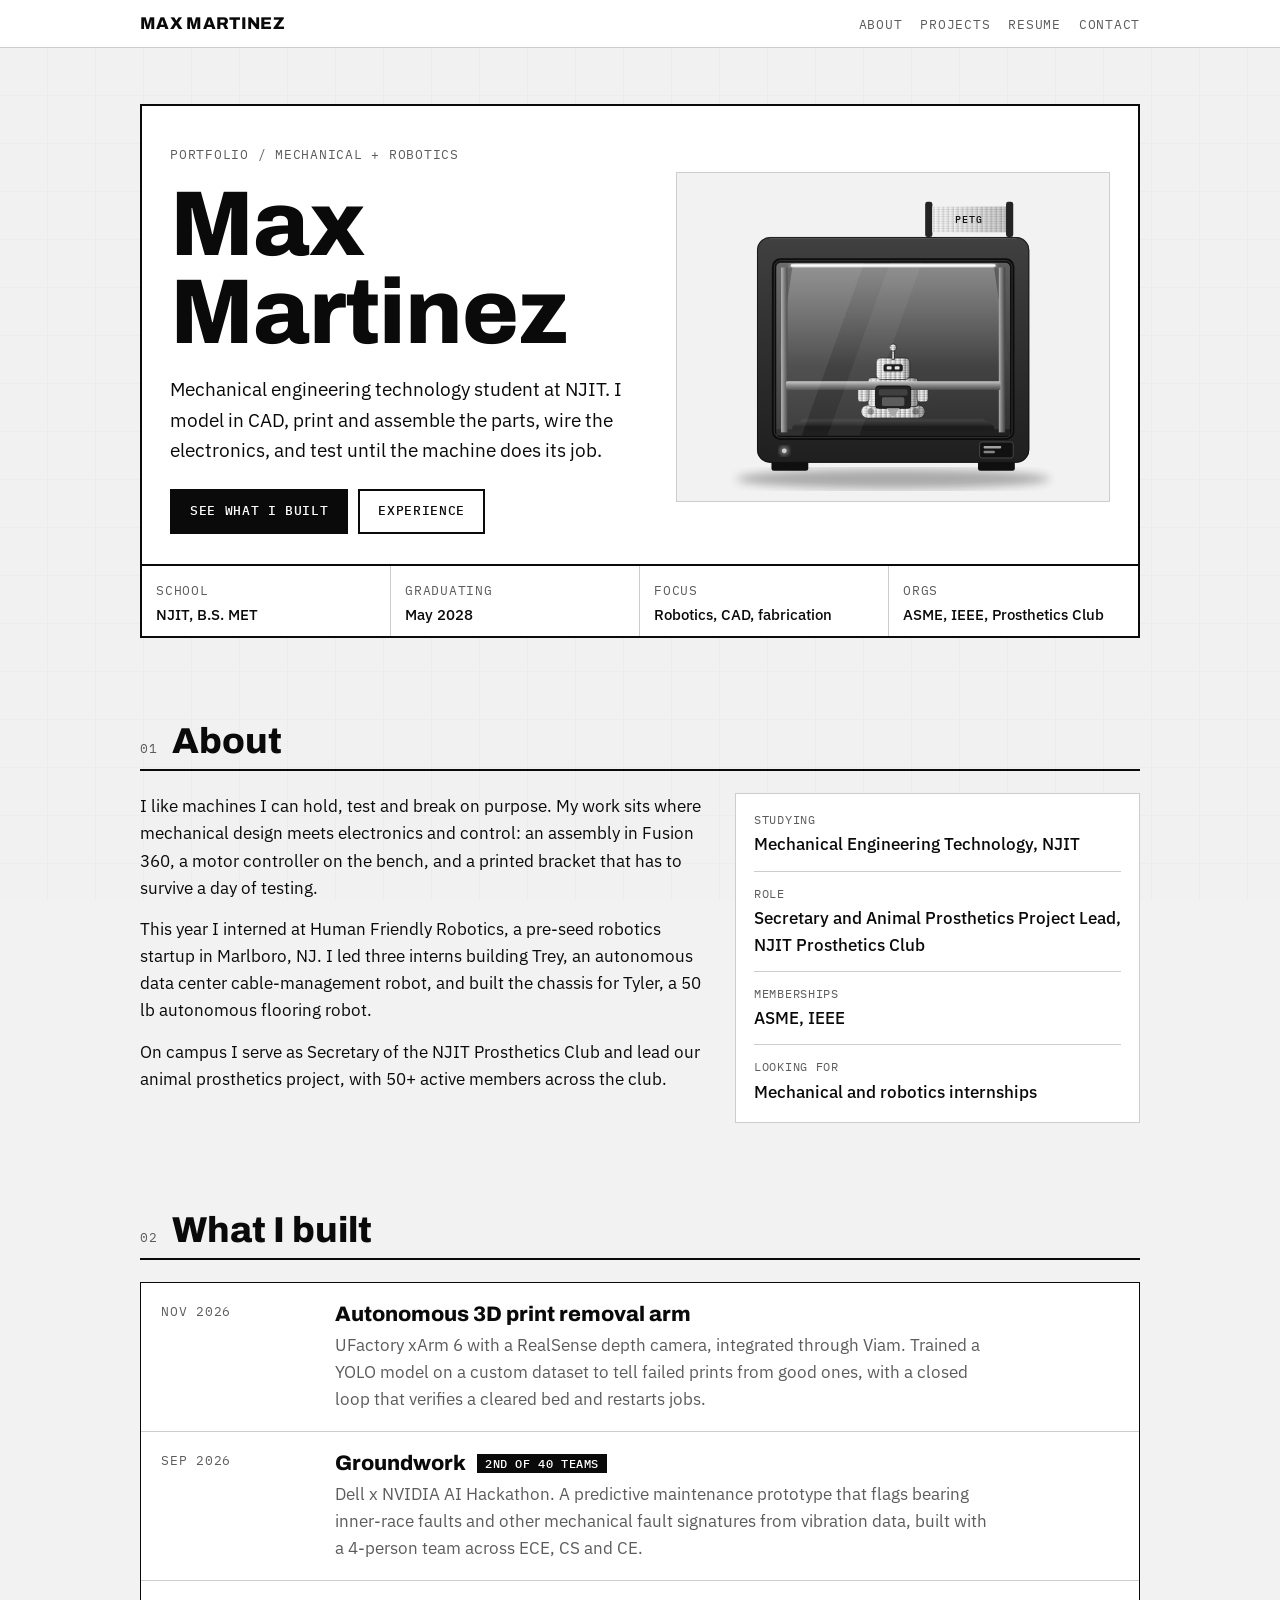
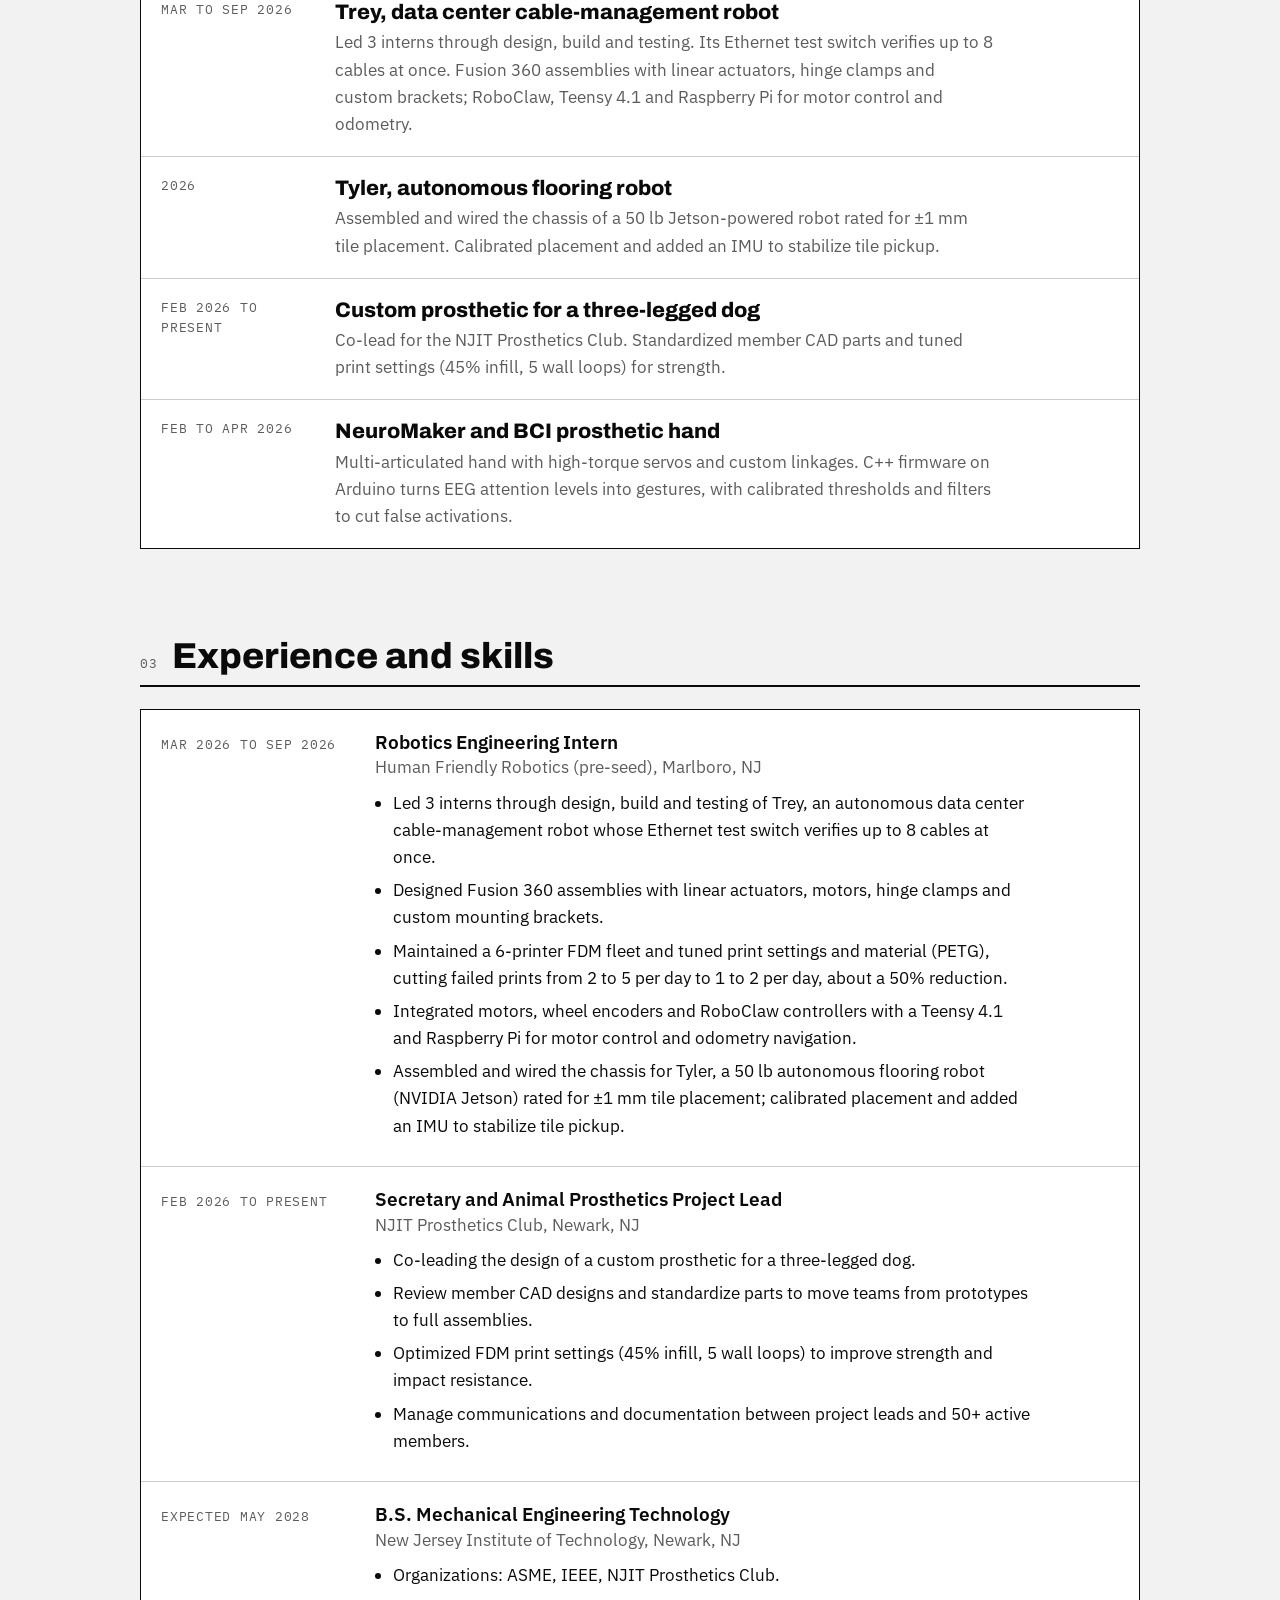
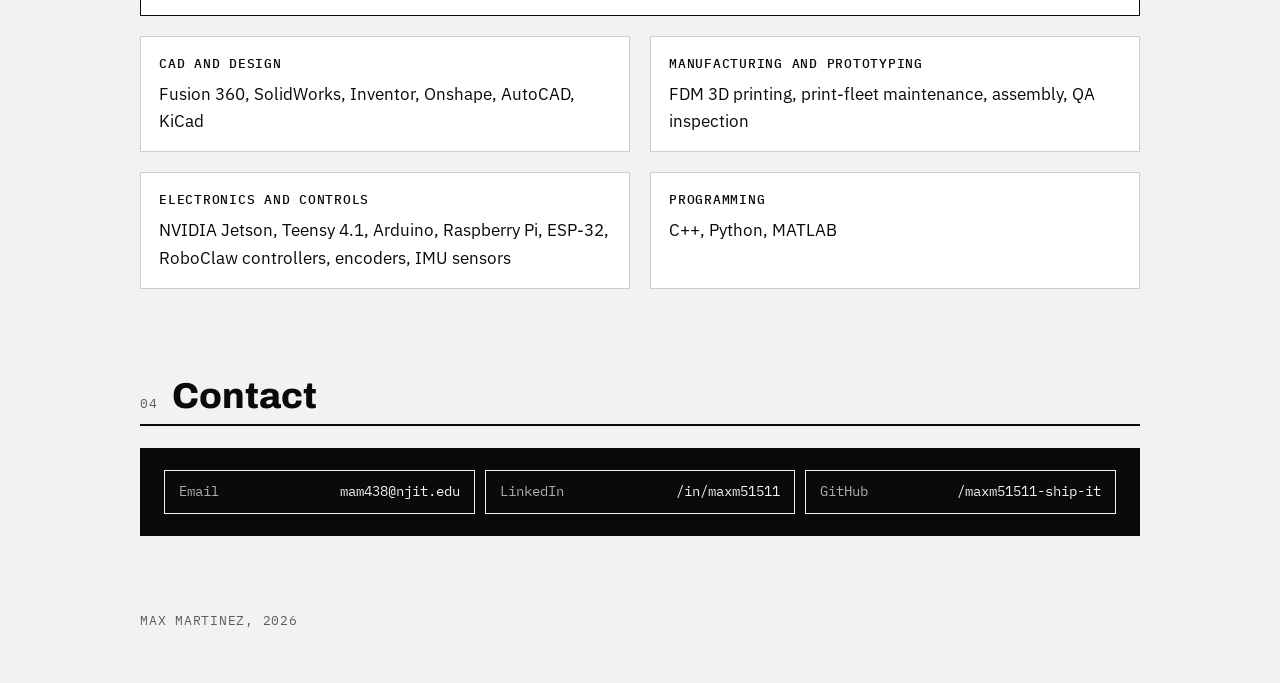
==== commit 66cc7d18: "Revert all of today's changes back to the original site (242c05c) Restores the site to its state as " ====
--- a/index.html
+++ b/index.html
@@ -4,14 +4,190 @@
 <meta charset="utf-8">
 <meta name="viewport" content="width=device-width, initial-scale=1">
 <title>Max Martinez Portfolio</title>
-<meta name="description" content="Mechanical engineering technology student at NJIT building robots, prosthetics and fabrication projects.">
 <link rel="preconnect" href="https://fonts.googleapis.com">
 <link rel="preconnect" href="https://fonts.gstatic.com" crossorigin>
 <link href="https://fonts.googleapis.com/css2?family=Archivo:wdth,wght@100,800;112,700&family=IBM+Plex+Mono:wght@400;500&family=IBM+Plex+Sans:wght@400;500;600&display=swap" rel="stylesheet">
-<link rel="stylesheet" href="style.css">
+<style>
+/* Layout idea: an engineering drawing sheet. Title block header, projects as numbered drawings, resume as a revision table. */
+:root {
+  --paper: #f2f2f2;
+  --panel: #ffffff;
+  --ink: #0a0a0a;
+  --muted: #5c5c5c;
+  --line: #cdcdcd;
+  --accent: #0a0a0a;
+  --accent-ink: #ffffff;
+  --display: "Archivo", "Helvetica Neue", Arial, sans-serif;
+  --body: "IBM Plex Sans", system-ui, sans-serif;
+  --mono: "IBM Plex Mono", ui-monospace, Menlo, monospace;
+  color-scheme: light;
+}
+@media (prefers-color-scheme: dark) {
+  :root:not([data-theme="light"]) {
+    --paper: #0a0a0a; --panel: #141414; --ink: #f2f2f2; --muted: #9c9c9c; --line: #2e2e2e; --accent: #f2f2f2; --accent-ink: #0a0a0a;
+    color-scheme: dark;
+  }
+}
+:root[data-theme="dark"] {
+  --paper: #0a0a0a; --panel: #141414; --ink: #f2f2f2; --muted: #9c9c9c; --line: #2e2e2e; --accent: #f2f2f2; --accent-ink: #0a0a0a;
+  color-scheme: dark;
+}
+* { box-sizing: border-box; }
+html { scroll-behavior: smooth; }
+body {
+  margin: 0; background: var(--paper); color: var(--ink);
+  font-family: var(--body); font-size: 17px; line-height: 1.6;
+  background-image: linear-gradient(var(--line) 1px, transparent 1px), linear-gradient(90deg, var(--line) 1px, transparent 1px);
+  background-size: 48px 48px; background-position: -1px -1px;
+  background-attachment: fixed;
+}
+body::before { content: ""; position: fixed; inset: 0; background: var(--paper); opacity: .86; pointer-events: none; z-index: -1; }
+a { color: inherit; }
+a:focus-visible, button:focus-visible { outline: 3px solid var(--accent); outline-offset: 3px; }
+.wrap { max-width: 1040px; margin: 0 auto; padding: 0 20px; }
+.mono { font-family: var(--mono); font-size: 12.5px; letter-spacing: .06em; text-transform: uppercase; color: var(--muted); }
+
+/* nav */
+nav { position: sticky; top: 0; z-index: 5; background: var(--panel); border-bottom: 1px solid var(--line); }
+nav .wrap { display: flex; gap: 8px 22px; align-items: center; justify-content: space-between; flex-wrap: wrap; padding-top: 10px; padding-bottom: 10px; }
+nav strong { font-family: var(--display); font-weight: 800; font-size: 17px; letter-spacing: .02em; }
+nav ul { display: flex; gap: 6px 18px; list-style: none; margin: 0; padding: 0; flex-wrap: wrap; }
+nav ul a { text-decoration: none; font-family: var(--mono); font-size: 12.5px; letter-spacing: .06em; text-transform: uppercase; color: var(--muted); padding: 4px 0; border-bottom: 2px solid transparent; }
+nav ul a:hover { color: var(--ink); border-color: var(--accent); }
+
+/* hero */
+.hero { padding: 56px 0 40px; }
+.sheet { background: var(--panel); border: 2px solid var(--ink); }
+.hero-main { padding: 34px 28px 30px; }
+h1 { font-family: var(--display); font-stretch: 100%; font-weight: 800; font-size: clamp(44px, 9vw, 92px); line-height: .95; margin: 14px 0 18px; letter-spacing: -.01em; text-wrap: balance; }
+h1 span { background: var(--accent); color: var(--accent-ink); padding: 0 .1em; }
+.lede { max-width: 60ch; font-size: 19px; margin: 0 0 24px; }
+.cta { display: flex; flex-wrap: wrap; gap: 10px; }
+.btn { display: inline-block; padding: 10px 18px; border: 2px solid var(--ink); text-decoration: none; font-family: var(--mono); font-size: 13px; letter-spacing: .05em; text-transform: uppercase; font-weight: 500; }
+.btn.primary { background: var(--accent); border-color: var(--accent); color: var(--accent-ink); }
+.btn:hover { transform: translate(-2px, -2px); box-shadow: 3px 3px 0 var(--ink); }
+.titleblock { display: grid; grid-template-columns: repeat(4, 1fr); border-top: 2px solid var(--ink); }
+.titleblock div { padding: 10px 14px; border-right: 1px solid var(--line); }
+.titleblock div:last-child { border-right: 0; }
+.titleblock b { display: block; font-weight: 500; font-size: 15px; line-height: 1.35; margin-top: 2px; }
+
+section { padding: 44px 0; }
+.sec-head { display: flex; align-items: baseline; gap: 14px; margin-bottom: 22px; border-bottom: 2px solid var(--ink); padding-bottom: 8px; }
+.sec-head h2 { font-family: var(--display); font-weight: 800; font-size: clamp(26px, 4vw, 36px); margin: 0; line-height: 1.1; text-wrap: balance; }
+
+/* about */
+.about { display: grid; grid-template-columns: 1.4fr 1fr; gap: 28px; }
+.about p { margin: 0 0 14px; max-width: 62ch; }
+.facts { background: var(--panel); border: 1px solid var(--line); padding: 4px 18px; align-self: start; }
+.facts dl { margin: 0; }
+.facts div { padding: 12px 0; border-bottom: 1px solid var(--line); }
+.facts div:last-child { border-bottom: 0; }
+.facts dt { font-family: var(--mono); font-size: 12px; letter-spacing: .06em; text-transform: uppercase; color: var(--muted); }
+.facts dd { margin: 2px 0 0; font-weight: 500; }
+
+/* projects */
+.grid { display: grid; grid-template-columns: repeat(2, 1fr); gap: 20px; }
+.card { background: var(--panel); border: 1px solid var(--ink); display: flex; flex-direction: column; }
+.card.wide { grid-column: 1 / -1; }
+.card header { display: flex; justify-content: space-between; gap: 12px; padding: 8px 16px; border-bottom: 1px solid var(--ink); background: var(--ink); color: var(--paper); }
+.card header .mono { color: inherit; opacity: .85; }
+.card .body { padding: 18px 18px 20px; display: flex; flex-direction: column; gap: 10px; flex: 1; }
+.card h3 { font-family: var(--display); font-weight: 800; font-size: 25px; line-height: 1.15; margin: 0; }
+.card p { margin: 0; }
+.tags { display: flex; flex-wrap: wrap; gap: 6px; margin-top: auto; padding-top: 6px; }
+.tags span { font-family: var(--mono); font-size: 12px; border: 1px solid var(--line); padding: 2px 8px; color: var(--muted); }
+.badge { display: inline-block; align-self: flex-start; font-family: var(--mono); font-size: 12px; letter-spacing: .05em; text-transform: uppercase; background: var(--accent); color: var(--accent-ink); padding: 2px 8px; font-weight: 500; }
+
+/* resume table */
+.rows { border: 1px solid var(--ink); background: var(--panel); }
+.row { display: grid; grid-template-columns: 190px 1fr; gap: 8px 24px; padding: 20px 20px; border-bottom: 1px solid var(--line); }
+.row:last-child { border-bottom: 0; }
+.row h3 { margin: 0; font-size: 19px; font-weight: 600; line-height: 1.3; }
+.row .org { color: var(--muted); margin: 0 0 8px; }
+.row ul { margin: 0; padding-left: 18px; }
+.row li { margin-bottom: 6px; max-width: 64ch; }
+.skills { display: grid; grid-template-columns: repeat(2, 1fr); gap: 20px; }
+.skills div { background: var(--panel); border: 1px solid var(--line); padding: 16px 18px; }
+.skills h3 { font-family: var(--mono); font-size: 12.5px; letter-spacing: .06em; text-transform: uppercase; color: var(--accent); margin: 0 0 8px; font-weight: 500; }
+.skills p { margin: 0; }
+
+/* contact */
+.contact { background: var(--ink); color: var(--paper); padding: 22px 24px; }
+.contact h2 { font-family: var(--display); font-weight: 800; font-size: clamp(28px, 5vw, 44px); line-height: 1.05; margin: 0 0 10px; text-wrap: balance; }
+.contact p { margin: 0; max-width: 46ch; }
+.contact ul { list-style: none; margin: 0; padding: 0; display: grid; grid-template-columns: repeat(3, 1fr); gap: 10px; }
+.contact a span:first-child { opacity: .7; margin-right: 12px; }
+.contact a { display: flex; justify-content: space-between; gap: 8px; flex-wrap: wrap; padding: 10px 14px; border: 1px solid var(--paper); text-decoration: none; font-family: var(--mono); font-size: 13.5px; }
+.contact a:hover { background: var(--paper); border-color: var(--paper); color: var(--ink); }
+footer { padding: 26px 0 50px; }
+
+@media (max-width: 760px) {
+  .about, .contact ul, .grid, .skills { grid-template-columns: 1fr; }
+  .titleblock { grid-template-columns: 1fr 1fr; }
+  .titleblock div:nth-child(2) { border-right: 0; }
+  .titleblock div:nth-child(-n+2) { border-bottom: 1px solid var(--line); }
+  .row { grid-template-columns: 1fr; gap: 4px; }
+  .hero { padding-top: 32px; }
+}
+@media (prefers-reduced-motion: reduce) { html { scroll-behavior: auto; } .btn:hover { transform: none; } }
+
+/* hero graphic */
+.hero-main { display: grid; grid-template-columns: 1.1fr 1fr; gap: 28px; align-items: center; }
+.plate { margin: 0; border: 1px solid var(--line); background: var(--paper); padding: 8px; }
+.plate .spooltxt { font-family: var(--mono); font-size: 12px; font-weight: 500; fill: #111; letter-spacing: .12em; }
+.plate svg { display: block; width: 100%; height: auto; filter: grayscale(1); }
+.plate .ln, .plate .lead, .plate .dim, .plate .cl, .plate .hub, .plate .track, .plate .tread { fill: none; stroke: var(--ink); stroke-width: 1.6; stroke-linecap: round; stroke-linejoin: round; }
+.plate .fill { fill: var(--panel); }
+.plate .thick { stroke-width: 4; }
+.plate .hub { fill: var(--accent); stroke: var(--ink); }
+.plate .cl { stroke: var(--muted); stroke-width: 1; stroke-dasharray: 14 4 2 4; }
+.plate .lead { stroke: var(--accent); stroke-width: 1.2; }
+.plate .dim { stroke: var(--muted); stroke-width: 1; }
+.plate .track { stroke-width: 1; stroke: var(--muted); }
+.plate .tread { stroke-width: 9; stroke-dasharray: 10 6; stroke: var(--ink); animation: tread 2.4s linear infinite; }
+.plate .spin { animation: spin 6s linear infinite; transform-origin: 0 0; }
+.plate text { font-family: var(--mono); font-size: 11px; fill: var(--ink); letter-spacing: .06em; }
+@keyframes tread { to { stroke-dashoffset: -16; } }
+@keyframes spin { to { transform: rotate(360deg); } }
+@media (prefers-reduced-motion: reduce) { .plate .tread, .plate .spin { animation: none; } }
+
+
+.plate .arrowhead { fill: var(--muted); }
+.plate .layer-bg { fill: var(--accent); }
+.plate .layer-line { stroke: var(--ink); stroke-width: 1; opacity: .4; }
+.plate .part { fill: url(#lay); stroke: var(--ink); stroke-width: 1.6; transform-box: fill-box; transform-origin: 50% 100%; animation: grow 10s linear infinite; }
+.plate .fil { fill: none; stroke: var(--accent); stroke-width: 2.5; stroke-linecap: round; stroke-linejoin: round; }
+.plate .rise { animation: rise 10s linear infinite; }
+.plate .wipe { transform-box: fill-box; transform-origin: 50% 100%; animation: grow 10s linear infinite; }
+.plate .sweep { animation: sweep 1.1s ease-in-out infinite alternate; }
+@keyframes rise { 0% { transform: translateY(0); } 90%, 100% { transform: translateY(-90px); } }
+@keyframes grow { 0% { transform: scaleY(.02); } 90%, 100% { transform: scaleY(1); } }
+@keyframes sweep { from { transform: translateX(-36px); } to { transform: translateX(36px); } }
+@media (prefers-reduced-motion: reduce) { .plate .part, .plate .wipe, .plate .sweep { animation: none; } .plate .rise { animation: none; transform: translateY(-90px); } }
+
+/* project list */
+.plist { list-style: none; margin: 0; padding: 0; border: 1px solid var(--ink); background: var(--panel); }
+.plist li { display: grid; grid-template-columns: 150px 1fr; gap: 6px 24px; padding: 18px 20px; border-bottom: 1px solid var(--line); }
+.plist li:last-child { border-bottom: 0; }
+.plist h3 { font-family: var(--display); font-weight: 800; font-size: 21px; line-height: 1.25; margin: 0 0 4px; }
+.plist p { margin: 0; max-width: 66ch; color: var(--muted); }
+.plist .badge { font-style: normal; margin-left: 8px; vertical-align: 2px; }
+@media (max-width: 760px) { .hero-main { grid-template-columns: 1fr; } .plist li { grid-template-columns: 1fr; } }
+</style>
 </head>
 <body>
-<nav><div class="wrap"><a class="brand" href="index.html"><strong>MAX MARTINEZ</strong></a><ul><li><a href="index.html" aria-current="page">Home</a></li><li><a href="projects.html">Projects</a></li><li><a href="experience.html">Experience</a></li><li><a href="about.html">About</a></li><li><a href="Max_Martinez_Resume.pdf">Resume</a></li></ul></div></nav>
+<nav>
+  <div class="wrap">
+    <strong>MAX MARTINEZ</strong>
+    <ul>
+      <li><a href="#about">About</a></li>
+      <li><a href="#projects">Projects</a></li>
+      <li><a href="#resume">Resume</a></li>
+      <li><a href="#contact">Contact</a></li>
+    </ul>
+  </div>
+</nav>
+
 <main class="wrap">
   <div class="hero">
     <div class="sheet">
@@ -20,7 +196,10 @@
           <span class="mono">Portfolio / Mechanical + Robotics</span>
           <h1>Max Martinez</h1>
           <p class="lede">Mechanical engineering technology student at NJIT. I model in CAD, print and assemble the parts, wire the electronics, and test until the machine does its job.</p>
-          <div class="cta"><a class="btn primary" href="projects.html">See my projects</a><a class="btn" href="Max_Martinez_Resume.pdf">Resume PDF</a></div>
+          <div class="cta">
+            <a class="btn primary" href="#projects">See what I built</a>
+            <a class="btn" href="#resume">Experience</a>
+          </div>
         </div>
         <figure class="plate" aria-label="Illustration of an enclosed FDM 3D printer printing an orange vase layer by layer">
           <svg viewBox="0 0 520 390" role="img" aria-hidden="true">
@@ -128,12 +307,102 @@
       </div>
     </div>
   </div>
-  <section>
-    <div class="sec-head"><span class="mono">01</span><h2>Selected work</h2></div>
-    <div class="picks"><a class="pick" href="viam-print-arm.html"><div class="pb"><span class="mono">Nov 2026</span><h3>Autonomous 3D print removal arm</h3><p>A robot arm that clears finished prints off a 3D printer bed and restarts the next job.</p></div></a><a class="pick" href="trey.html"><div class="pb"><span class="mono">Mar to Sep 2026</span><h3>Trey, data center cable-management robot</h3><p>An autonomous robot for data center cable management. I led 3 interns through design, build and testing.</p></div></a><a class="pick" href="tyler.html"><div class="pb"><span class="mono">2026</span><h3>Tyler, autonomous flooring robot</h3><p>A 50 lb autonomous tiling robot. I assembled and wired the chassis and calibrated placement.</p></div></a></div>
-    <p style="margin-top:18px"><a class="btn" href="projects.html">All 11 projects</a></p>
+
+  <section id="about">
+    <div class="sec-head"><span class="mono">01</span><h2>About</h2></div>
+    <div class="about">
+      <div>
+        <p>I like machines I can hold, test and break on purpose. My work sits where mechanical design meets electronics and control: an assembly in Fusion 360, a motor controller on the bench, and a printed bracket that has to survive a day of testing.</p>
+        <p>This year I interned at Human Friendly Robotics, a pre-seed robotics startup in Marlboro, NJ. I led three interns building Trey, an autonomous data center cable-management robot, and built the chassis for Tyler, a 50 lb autonomous flooring robot.</p>
+        <p>On campus I serve as Secretary of the NJIT Prosthetics Club and lead our animal prosthetics project, with 50+ active members across the club.</p>
+      </div>
+      <div class="facts">
+        <dl>
+          <div><dt>Studying</dt><dd>Mechanical Engineering Technology, NJIT</dd></div>
+          <div><dt>Role</dt><dd>Secretary and Animal Prosthetics Project Lead, NJIT Prosthetics Club</dd></div>
+          <div><dt>Memberships</dt><dd>ASME, IEEE</dd></div>
+          <div><dt>Looking for</dt><dd>Mechanical and robotics internships</dd></div>
+        </dl>
+      </div>
+    </div>
+  </section>
+
+  <section id="projects">
+    <div class="sec-head"><span class="mono">02</span><h2>What I built</h2></div>
+    <ol class="plist">
+      <li><span class="mono">Nov 2026</span><div><h3>Autonomous 3D print removal arm</h3><p>UFactory xArm 6 with a RealSense depth camera, integrated through Viam. Trained a YOLO model on a custom dataset to tell failed prints from good ones, with a closed loop that verifies a cleared bed and restarts jobs.</p></div></li>
+      <li><span class="mono">Sep 2026</span><div><h3>Groundwork <em class="badge">2nd of 40 teams</em></h3><p>Dell x NVIDIA AI Hackathon. A predictive maintenance prototype that flags bearing inner-race faults and other mechanical fault signatures from vibration data, built with a 4-person team across ECE, CS and CE.</p></div></li>
+      <li><span class="mono">Mar to Sep 2026</span><div><h3>Trey, data center cable-management robot</h3><p>Led 3 interns through design, build and testing. Its Ethernet test switch verifies up to 8 cables at once. Fusion 360 assemblies with linear actuators, hinge clamps and custom brackets; RoboClaw, Teensy 4.1 and Raspberry Pi for motor control and odometry.</p></div></li>
+      <li><span class="mono">2026</span><div><h3>Tyler, autonomous flooring robot</h3><p>Assembled and wired the chassis of a 50 lb Jetson-powered robot rated for ±1 mm tile placement. Calibrated placement and added an IMU to stabilize tile pickup.</p></div></li>
+      <li><span class="mono">Feb 2026 to present</span><div><h3>Custom prosthetic for a three-legged dog</h3><p>Co-lead for the NJIT Prosthetics Club. Standardized member CAD parts and tuned print settings (45% infill, 5 wall loops) for strength.</p></div></li>
+      <li><span class="mono">Feb to Apr 2026</span><div><h3>NeuroMaker and BCI prosthetic hand</h3><p>Multi-articulated hand with high-torque servos and custom linkages. C++ firmware on Arduino turns EEG attention levels into gestures, with calibrated thresholds and filters to cut false activations.</p></div></li>
+    </ol>
+  </section>
+
+  <section id="resume">
+    <div class="sec-head"><span class="mono">03</span><h2>Experience and skills</h2></div>
+    <div class="rows">
+      <div class="row">
+        <div><span class="mono">Mar 2026 to Sep 2026</span></div>
+        <div>
+          <h3>Robotics Engineering Intern</h3>
+          <p class="org">Human Friendly Robotics (pre-seed), Marlboro, NJ</p>
+          <ul>
+            <li>Led 3 interns through design, build and testing of Trey, an autonomous data center cable-management robot whose Ethernet test switch verifies up to 8 cables at once.</li>
+            <li>Designed Fusion 360 assemblies with linear actuators, motors, hinge clamps and custom mounting brackets.</li>
+            <li>Maintained a 6-printer FDM fleet and tuned print settings and material (PETG), cutting failed prints from 2 to 5 per day to 1 to 2 per day, about a 50% reduction.</li>
+            <li>Integrated motors, wheel encoders and RoboClaw controllers with a Teensy 4.1 and Raspberry Pi for motor control and odometry navigation.</li>
+            <li>Assembled and wired the chassis for Tyler, a 50 lb autonomous flooring robot (NVIDIA Jetson) rated for ±1 mm tile placement; calibrated placement and added an IMU to stabilize tile pickup.</li>
+          </ul>
+        </div>
+      </div>
+      <div class="row">
+        <div><span class="mono">Feb 2026 to present</span></div>
+        <div>
+          <h3>Secretary and Animal Prosthetics Project Lead</h3>
+          <p class="org">NJIT Prosthetics Club, Newark, NJ</p>
+          <ul>
+            <li>Co-leading the design of a custom prosthetic for a three-legged dog.</li>
+            <li>Review member CAD designs and standardize parts to move teams from prototypes to full assemblies.</li>
+            <li>Optimized FDM print settings (45% infill, 5 wall loops) to improve strength and impact resistance.</li>
+            <li>Manage communications and documentation between project leads and 50+ active members.</li>
+          </ul>
+        </div>
+      </div>
+      <div class="row">
+        <div><span class="mono">Expected May 2028</span></div>
+        <div>
+          <h3>B.S. Mechanical Engineering Technology</h3>
+          <p class="org">New Jersey Institute of Technology, Newark, NJ</p>
+          <ul>
+            <li>Organizations: ASME, IEEE, NJIT Prosthetics Club.</li>
+          </ul>
+        </div>
+      </div>
+    </div>
+
+    <div class="skills" style="margin-top:20px">
+      <div><h3>CAD and design</h3><p>Fusion 360, SolidWorks, Inventor, Onshape, AutoCAD, KiCad</p></div>
+      <div><h3>Manufacturing and prototyping</h3><p>FDM 3D printing, print-fleet maintenance, assembly, QA inspection</p></div>
+      <div><h3>Electronics and controls</h3><p>NVIDIA Jetson, Teensy 4.1, Arduino, Raspberry Pi, ESP-32, RoboClaw controllers, encoders, IMU sensors</p></div>
+      <div><h3>Programming</h3><p>C++, Python, MATLAB</p></div>
+    </div>
+  </section>
+
+  <section id="contact">
+    <div class="sec-head"><span class="mono">04</span><h2>Contact</h2></div>
+    <div class="contact">
+      <ul>
+        <li><a href="mailto:mam438@njit.edu"><span>Email</span><span>mam438@njit.edu</span></a></li>
+        <li><a href="https://www.linkedin.com/in/maxm51511"><span>LinkedIn</span><span>/in/maxm51511</span></a></li>
+        <li><a href="https://github.com/maxm51511-ship-it"><span>GitHub</span><span>/maxm51511-ship-it</span></a></li>
+      </ul>
+    </div>
   </section>
 </main>
-<footer class="sitefoot"><div class="wrap"><span class="mono">Max Martinez, 2026</span><ul><li><a href="mailto:mam438@njit.edu">mam438@njit.edu</a></li><li><a href="https://www.linkedin.com/in/maxm51511">LinkedIn</a></li><li><a href="https://github.com/maxm51511-ship-it">GitHub</a></li></ul></div></footer>
+
+<footer>
+  <div class="wrap"><span class="mono">Max Martinez, 2026</span></div>
+</footer>
 </body>
 </html>
